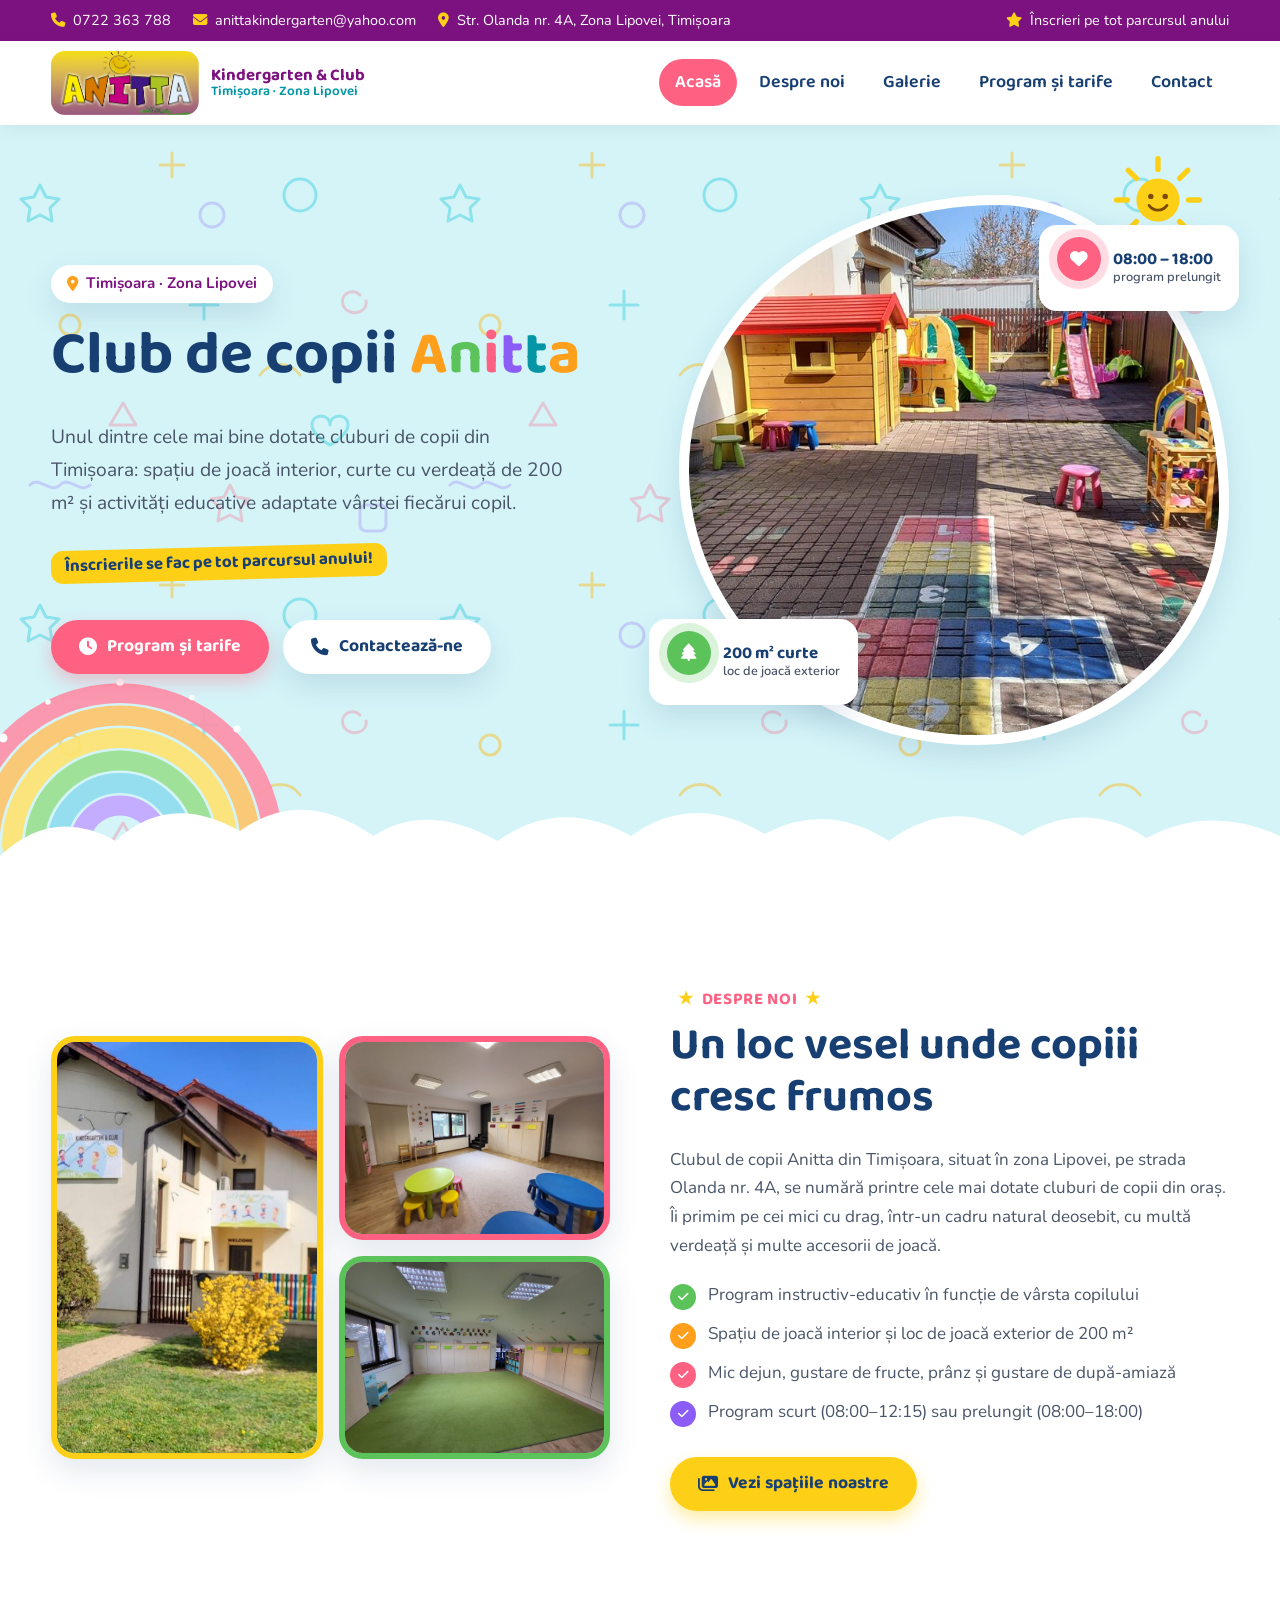
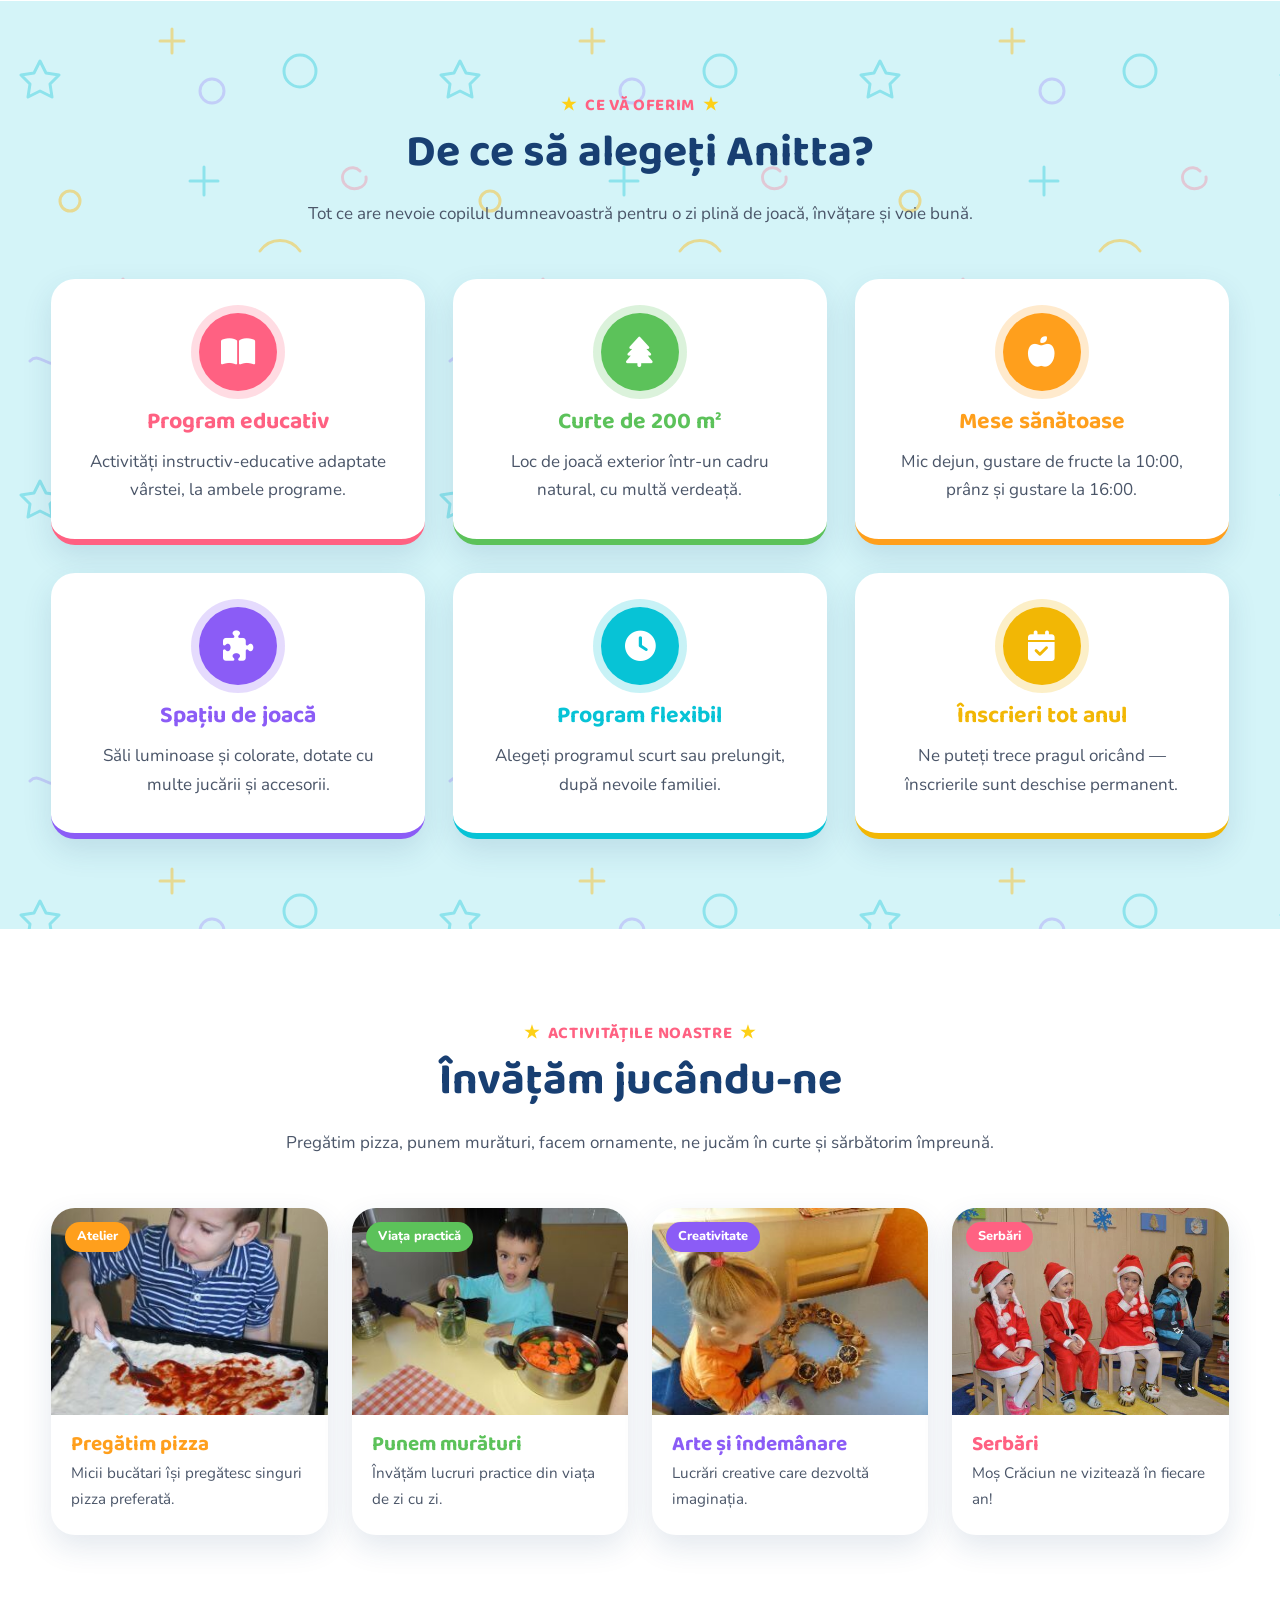
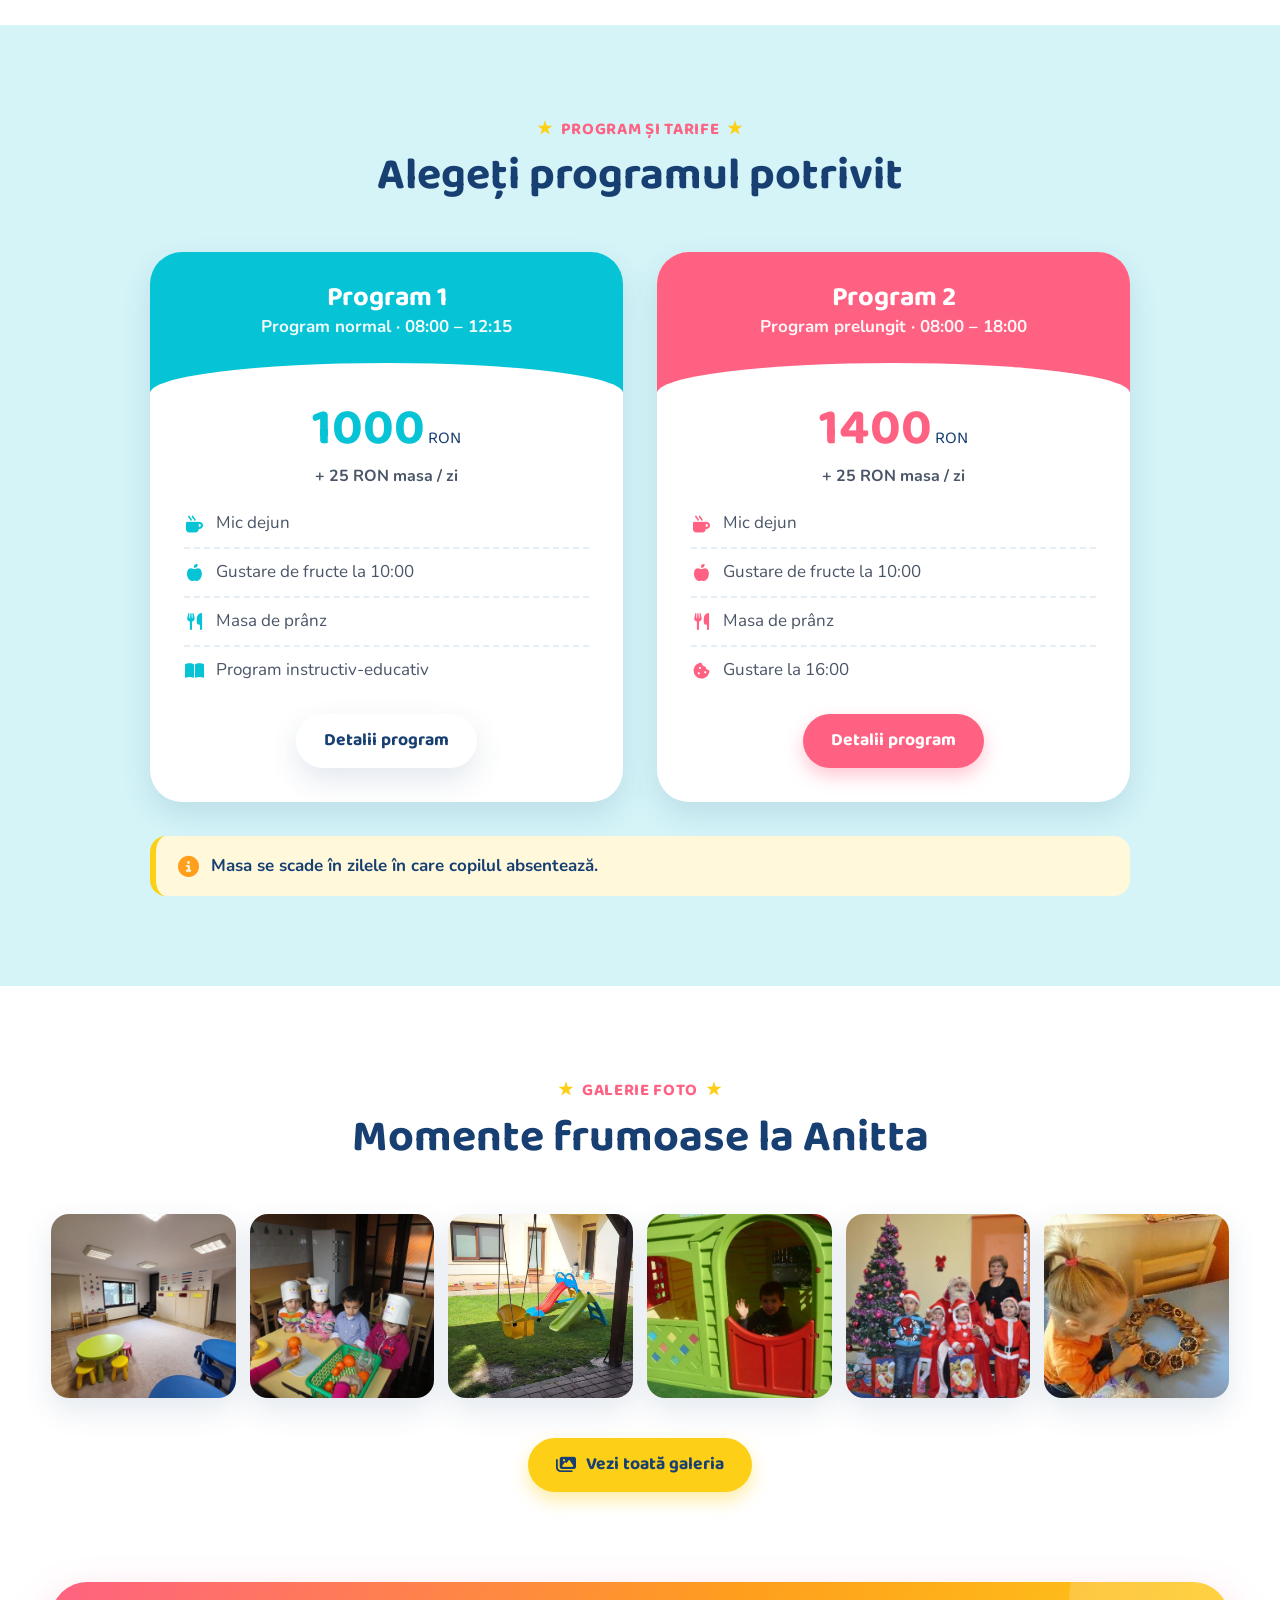
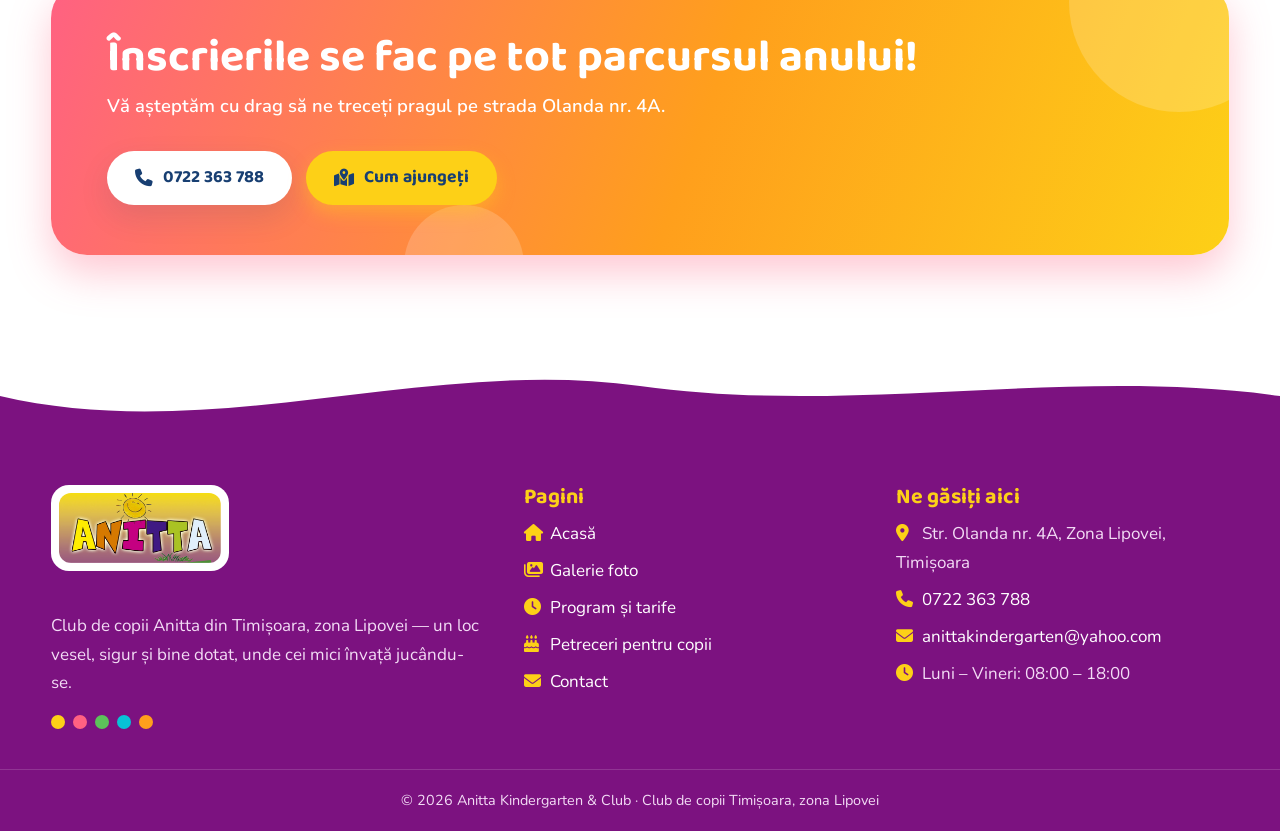
==== index.html @ d9ce0f3c "Colorful redesign of anitta.ro website Co-Authored-By: Devin AI <158243242+devin-ai-integration[bot]" ====
<!DOCTYPE html>
<html lang="ro">
<head>
<meta charset="utf-8">
<meta name="viewport" content="width=device-width, initial-scale=1">
<title>Club de copii Anitta Timișoara – zona Lipovei</title>
<meta name="description" content="Club de copii Anitta din Timișoara, localizat în zona Lipovei, se numără printre cele mai dotate cluburi de copii din Timișoara. Înscrieri pe tot parcursul anului.">
<meta name="keywords" content="club copii, grădiniță, timișoara, lipovei, calea lipovei, anitta">
<meta property="og:title" content="Club de copii Anitta Timișoara – zona Lipovei">
<meta property="og:description" content="Club de copii Anitta din Timișoara, localizat în zona Lipovei, se numără printre cele mai dotate cluburi de copii din Timișoara. Înscrieri pe tot parcursul anului.">
<meta property="og:image" content="assets/img/galerie/despre-noi/a28.jpg">
<link rel="icon" href="assets/img/favicon.svg" type="image/svg+xml">
<link rel="preconnect" href="https://fonts.googleapis.com">
<link rel="preconnect" href="https://fonts.gstatic.com" crossorigin>
<link href="https://fonts.googleapis.com/css2?family=Baloo+2:wght@500;600;700;800&family=Nunito:wght@400;600;700;800&display=swap" rel="stylesheet">
<link rel="stylesheet" href="https://cdnjs.cloudflare.com/ajax/libs/font-awesome/6.5.2/css/all.min.css">
<link rel="stylesheet" href="assets/css/style.css">
</head>
<body>
<div class="topbar">
  <div class="container">
    <div class="topbar-info">
      <a href="tel:+40722363788"><i class="fa-solid fa-phone"></i> 0722 363 788</a>
      <a href="mailto:anittakindergarten@yahoo.com"><i class="fa-solid fa-envelope"></i> anittakindergarten@yahoo.com</a>
      <span class="topbar-address"><i class="fa-solid fa-location-dot"></i> Str. Olanda nr. 4A, Zona Lipovei, Timișoara</span>
    </div>
    <div class="topbar-social"><span><i class="fa-solid fa-star"></i> Înscrieri pe tot parcursul anului</span></div>
  </div>
</div>
<header class="site-header">
  <div class="container">
    <a class="logo" href="index.html" aria-label="Anitta - Acasă">
      <img src="assets/img/logo.png" alt="Anitta Kindergarten &amp; Club" width="305" height="132">
      <span class="logo-text">Kindergarten &amp; Club<small>Timișoara · Zona Lipovei</small></span>
    </a>
    <button class="nav-toggle" aria-label="Meniu" aria-expanded="false"><i class="fa-solid fa-bars"></i></button>
    <nav class="nav" aria-label="Navigare principală"><ul><li><a href="index.html" class="active">Acasă</a></li><li><a href="index.html#despre">Despre noi</a></li><li><a href="galerie.html">Galerie</a></li><li><a href="program.html">Program și tarife</a></li><li><a href="contact.html">Contact</a></li></ul></nav>
  </div>
</header>
<main>
<section class="hero">
  <img class="hero-rainbow" src="assets/img/rainbow.svg" alt="" aria-hidden="true">
  <img class="hero-sun" src="assets/img/sun.svg" alt="" aria-hidden="true">
  <div class="container">
    <div>
      <div class="hero-badge"><i class="fa-solid fa-location-dot"></i> Timișoara · Zona Lipovei</div>
      <h1>Club de copii <span class="c1">A</span><span class="c2">n</span><span>i</span><span class="c3">t</span><span class="c4">t</span><span class="c1">a</span></h1>
      <p class="lead">Unul dintre cele mai bine dotate cluburi de copii din Timișoara: spațiu de joacă interior, curte cu verdeață de 200 m² și activități educative adaptate vârstei fiecărui copil.</p>
      <p><span class="hero-highlight">Înscrierile se fac pe tot parcursul anului!</span></p>
      <div class="btn-row mt-40">
        <a class="btn" href="program.html"><i class="fa-solid fa-clock"></i> Program și tarife</a>
        <a class="btn btn--outline" href="contact.html"><i class="fa-solid fa-phone"></i> Contactează-ne</a>
      </div>
    </div>
    <div class="hero-media">
      <div class="blob"><img src="assets/img/galerie/despre-noi/a28.jpg" alt="Locul de joacă exterior al clubului de copii Anitta"></div>
      <div class="float-card float-card--a"><span class="icon c-green"><i class="fa-solid fa-tree"></i></span><div>200 m² curte<small>loc de joacă exterior</small></div></div>
      <div class="float-card float-card--b"><span class="icon c-pink"><i class="fa-solid fa-heart"></i></span><div>08:00 – 18:00<small>program prelungit</small></div></div>
    </div>
  </div>
  <div class="cloud-divider" aria-hidden="true"><svg viewBox="0 0 1440 110" preserveAspectRatio="none"><path fill="#fff" d="M0 70 Q60 20 130 55 Q190 5 270 45 Q340 0 420 50 Q480 15 560 55 Q630 10 710 50 Q780 5 860 48 Q930 15 1000 55 Q1070 8 1150 50 Q1220 12 1290 52 Q1360 18 1440 50 V110 H0 Z"/></svg></div>
</section>

<section class="section" id="despre">
  <div class="container about-grid">
    <div class="collage reveal">
      <img class="tall" src="assets/img/galerie/despre-noi/a30.jpg" alt="Clădirea clubului de copii Anitta" loading="lazy">
      <img class="sq" src="assets/img/galerie/despre-noi/a9.jpg" alt="Sala de activități" loading="lazy">
      <img class="sq" src="assets/img/galerie/despre-noi/a13.jpg" alt="Sala de joacă" loading="lazy">
    </div>
    <div class="reveal">
      <span class="eyebrow">Despre noi</span>
      <h2>Un loc vesel unde copiii cresc frumos</h2>
      <p>Clubul de copii Anitta din Timișoara, situat în zona Lipovei, pe strada Olanda nr. 4A, se numără printre cele mai dotate cluburi de copii din oraș. Îi primim pe cei mici cu drag, într-un cadru natural deosebit, cu multă verdeață și multe accesorii de joacă.</p>
      <ul class="check-list">
        <li><i class="fa-solid fa-check"></i> Program instructiv-educativ în funcție de vârsta copilului</li>
        <li><i class="fa-solid fa-check"></i> Spațiu de joacă interior și loc de joacă exterior de 200 m²</li>
        <li><i class="fa-solid fa-check"></i> Mic dejun, gustare de fructe, prânz și gustare de după-amiază</li>
        <li><i class="fa-solid fa-check"></i> Program scurt (08:00–12:15) sau prelungit (08:00–18:00)</li>
      </ul>
      <a class="btn btn--yellow" href="galerie.html#despre-noi"><i class="fa-solid fa-images"></i> Vezi spațiile noastre</a>
    </div>
  </div>
</section>

<section class="section section--pattern">
  <div class="container">
    <div class="section-head reveal">
      <span class="eyebrow">Ce vă oferim</span>
      <h2>De ce să alegeți Anitta?</h2>
      <p>Tot ce are nevoie copilul dumneavoastră pentru o zi plină de joacă, învățare și voie bună.</p>
    </div>
    <div class="cards">
      <div class="card c-pink reveal"><span class="icon"><i class="fa-solid fa-book-open"></i></span><h3>Program educativ</h3><p>Activități instructiv-educative adaptate vârstei, la ambele programe.</p></div>
      <div class="card c-green reveal"><span class="icon"><i class="fa-solid fa-tree"></i></span><h3>Curte de 200 m²</h3><p>Loc de joacă exterior într-un cadru natural, cu multă verdeață.</p></div>
      <div class="card c-orange reveal"><span class="icon"><i class="fa-solid fa-apple-whole"></i></span><h3>Mese sănătoase</h3><p>Mic dejun, gustare de fructe la 10:00, prânz și gustare la 16:00.</p></div>
      <div class="card c-violet reveal"><span class="icon"><i class="fa-solid fa-puzzle-piece"></i></span><h3>Spațiu de joacă</h3><p>Săli luminoase și colorate, dotate cu multe jucării și accesorii.</p></div>
      <div class="card c-aqua reveal"><span class="icon"><i class="fa-solid fa-clock"></i></span><h3>Program flexibil</h3><p>Alegeți programul scurt sau prelungit, după nevoile familiei.</p></div>
      <div class="card c-yellow reveal"><span class="icon"><i class="fa-solid fa-calendar-check"></i></span><h3>Înscrieri tot anul</h3><p>Ne puteți trece pragul oricând — înscrierile sunt deschise permanent.</p></div>
    </div>
  </div>
</section>

<section class="section">
  <div class="container">
    <div class="section-head reveal">
      <span class="eyebrow">Activitățile noastre</span>
      <h2>Învățăm jucându-ne</h2>
      <p>Pregătim pizza, punem murături, facem ornamente, ne jucăm în curte și sărbătorim împreună.</p>
    </div>
    <div class="activity-grid">
      <a class="activity c-orange reveal" href="galerie.html#activitati"><span class="tag">Atelier</span><img src="assets/img/galerie/activitati/img_6518.jpg" alt="Copii pregătind pizza" loading="lazy"><div class="body"><h3>Pregătim pizza</h3><p>Micii bucătari își pregătesc singuri pizza preferată.</p></div></a>
      <a class="activity c-green reveal" href="galerie.html#activitati"><span class="tag">Viața practică</span><img src="assets/img/galerie/activitati/dsc03970.jpg" alt="Copii punând murături" loading="lazy"><div class="body"><h3>Punem murături</h3><p>Învățăm lucruri practice din viața de zi cu zi.</p></div></a>
      <a class="activity c-violet reveal" href="galerie.html#activitati"><span class="tag">Creativitate</span><img src="assets/img/galerie/activitati/dsc04034.jpg" alt="Copil lucrând la o coroniță" loading="lazy"><div class="body"><h3>Arte și îndemânare</h3><p>Lucrări creative care dezvoltă imaginația.</p></div></a>
      <a class="activity c-pink reveal" href="galerie.html#serbari"><span class="tag">Serbări</span><img src="assets/img/galerie/serbari/dsc_0693.jpg" alt="Serbarea de Moș Crăciun" loading="lazy"><div class="body"><h3>Serbări</h3><p>Moș Crăciun ne vizitează în fiecare an!</p></div></a>
    </div>
  </div>
</section>

<section class="section section--aqua">
  <div class="container">
    <div class="section-head reveal">
      <span class="eyebrow">Program și tarife</span>
      <h2>Alegeți programul potrivit</h2>
    </div>
    <div class="pricing">
      <div class="price-card c-aqua reveal">
        <div class="head"><h3>Program 1</h3><div class="hours">Program normal · 08:00 – 12:15</div></div>
        <div class="price"><strong>1000</strong> RON<span>+ 25 RON masa / zi</span></div>
        <ul>
          <li><i class="fa-solid fa-mug-hot"></i> Mic dejun</li>
          <li><i class="fa-solid fa-apple-whole"></i> Gustare de fructe la 10:00</li>
          <li><i class="fa-solid fa-utensils"></i> Masa de prânz</li>
          <li><i class="fa-solid fa-book-open"></i> Program instructiv-educativ</li>
        </ul>
        <div class="foot"><a class="btn btn--outline" href="program.html">Detalii program</a></div>
      </div>
      <div class="price-card c-pink reveal">
        <div class="head"><h3>Program 2</h3><div class="hours">Program prelungit · 08:00 – 18:00</div></div>
        <div class="price"><strong>1400</strong> RON<span>+ 25 RON masa / zi</span></div>
        <ul>
          <li><i class="fa-solid fa-mug-hot"></i> Mic dejun</li>
          <li><i class="fa-solid fa-apple-whole"></i> Gustare de fructe la 10:00</li>
          <li><i class="fa-solid fa-utensils"></i> Masa de prânz</li>
          <li><i class="fa-solid fa-cookie-bite"></i> Gustare la 16:00</li>
        </ul>
        <div class="foot"><a class="btn" href="program.html">Detalii program</a></div>
      </div>
    </div>
    <div class="note reveal"><i class="fa-solid fa-circle-info"></i> Masa se scade în zilele în care copilul absentează.</div>
  </div>
</section>

<section class="section">
  <div class="container">
    <div class="section-head reveal">
      <span class="eyebrow">Galerie foto</span>
      <h2>Momente frumoase la Anitta</h2>
    </div>
    <div class="gallery-strip reveal" data-lightbox-scope>
      <a href="assets/img/galerie/despre-noi/a9.jpg" data-lightbox><img src="assets/img/galerie/despre-noi/a9.jpg" alt="Fotografie de la clubul de copii Anitta" loading="lazy"></a><a href="assets/img/galerie/activitati/dsc01940.jpg" data-lightbox><img src="assets/img/galerie/activitati/dsc01940.jpg" alt="Fotografie de la clubul de copii Anitta" loading="lazy"></a><a href="assets/img/galerie/despre-noi/a27.jpg" data-lightbox><img src="assets/img/galerie/despre-noi/a27.jpg" alt="Fotografie de la clubul de copii Anitta" loading="lazy"></a><a href="assets/img/galerie/activitati/p1060170.jpg" data-lightbox><img src="assets/img/galerie/activitati/p1060170.jpg" alt="Fotografie de la clubul de copii Anitta" loading="lazy"></a><a href="assets/img/galerie/serbari/dsc_0744.jpg" data-lightbox><img src="assets/img/galerie/serbari/dsc_0744.jpg" alt="Fotografie de la clubul de copii Anitta" loading="lazy"></a><a href="assets/img/galerie/activitati/dsc04034.jpg" data-lightbox><img src="assets/img/galerie/activitati/dsc04034.jpg" alt="Fotografie de la clubul de copii Anitta" loading="lazy"></a>
    </div>
    <div class="text-center mt-40"><a class="btn btn--yellow" href="galerie.html"><i class="fa-solid fa-images"></i> Vezi toată galeria</a></div>
  </div>
</section>

<section class="section" style="padding-top:0">
  <div class="container">
    <div class="cta reveal">
      <div>
        <h2>Înscrierile se fac pe tot parcursul anului!</h2>
        <p>Vă așteptăm cu drag să ne treceți pragul pe strada Olanda nr. 4A.</p>
      </div>
      <div class="btn-row">
        <a class="btn btn--outline" href="tel:+40722363788"><i class="fa-solid fa-phone"></i> 0722 363 788</a>
        <a class="btn btn--yellow" href="contact.html"><i class="fa-solid fa-map-location-dot"></i> Cum ajungeți</a>
      </div>
    </div>
  </div>
</section>
</main>
<footer class="site-footer">
  <div class="wave" aria-hidden="true"><svg viewBox="0 0 1440 80" preserveAspectRatio="none"><path d="M0 40 C240 90 480 0 720 30 C960 60 1200 10 1440 40 V80 H0 Z"/></svg></div>
  <div class="container footer-grid">
    <div>
      <a class="footer-logo" href="index.html"><img src="assets/img/logo.png" alt="Anitta Kindergarten &amp; Club"></a>
      <p>Club de copii Anitta din Timișoara, zona Lipovei — un loc vesel, sigur și bine dotat, unde cei mici învață jucându-se.</p>
      <div class="dots"><span style="background:#fdd017"></span><span style="background:#ff6182"></span><span style="background:#5cc25a"></span><span style="background:#07c3d6"></span><span style="background:#ff9f1c"></span></div>
    </div>
    <div>
      <h4>Pagini</h4>
      <ul>
        <li><a href="index.html"><i class="fa-solid fa-house"></i> Acasă</a></li>
        <li><a href="galerie.html"><i class="fa-solid fa-images"></i> Galerie foto</a></li>
        <li><a href="program.html"><i class="fa-solid fa-clock"></i> Program și tarife</a></li>
        <li><a href="petreceri.html"><i class="fa-solid fa-cake-candles"></i> Petreceri pentru copii</a></li>
        <li><a href="contact.html"><i class="fa-solid fa-envelope"></i> Contact</a></li>
      </ul>
    </div>
    <div>
      <h4>Ne găsiți aici</h4>
      <ul>
        <li><span><i class="fa-solid fa-location-dot"></i> Str. Olanda nr. 4A, Zona Lipovei, Timișoara</span></li>
        <li><a href="tel:+40722363788"><i class="fa-solid fa-phone"></i> 0722 363 788</a></li>
        <li><a href="mailto:anittakindergarten@yahoo.com"><i class="fa-solid fa-envelope"></i> anittakindergarten@yahoo.com</a></li>
        <li><span><i class="fa-solid fa-clock"></i> Luni – Vineri: 08:00 – 18:00</span></li>
      </ul>
    </div>
  </div>
  <div class="footer-bottom">© <span id="year">2026</span> Anitta Kindergarten &amp; Club · Club de copii Timișoara, zona Lipovei</div>
</footer>
<div class="lightbox" role="dialog" aria-modal="true" aria-label="Galerie foto">
  <button class="lb-close" aria-label="Închide"><i class="fa-solid fa-xmark"></i></button>
  <button class="lb-prev" aria-label="Anterioara"><i class="fa-solid fa-chevron-left"></i></button>
  <img src="" alt="">
  <button class="lb-next" aria-label="Următoarea"><i class="fa-solid fa-chevron-right"></i></button>
  <div class="lb-count"></div>
</div>
<script src="assets/js/main.js"></script>
</body>
</html>
---- assets/css/style.css ----
:root {
  --aqua: #07c3d6;
  --aqua-dark: #0596a6;
  --aqua-light: #d4f4f8;
  --pink: #ff6182;
  --pink-dark: #e8465f;
  --yellow: #fdd017;
  --orange: #ff9f1c;
  --green: #5cc25a;
  --purple: #7c1280;
  --violet: #8b5cf6;
  --navy: #183f72;
  --text: #4a5568;
  --white: #fff;
  --radius: 24px;
  --shadow: 0 12px 30px rgba(24, 63, 114, 0.12);
  --font-head: "Baloo 2", "Comic Sans MS", cursive;
  --font-body: "Nunito", "Segoe UI", Arial, sans-serif;
}

*, *::before, *::after { box-sizing: border-box; }

html { scroll-behavior: smooth; }

body {
  margin: 0;
  font-family: var(--font-body);
  font-size: 17px;
  line-height: 1.7;
  color: var(--text);
  background: var(--white);
  overflow-x: hidden;
}

img { max-width: 100%; display: block; }

a { color: var(--pink); text-decoration: none; transition: color .2s; }
a:hover { color: var(--pink-dark); }

h1, h2, h3, h4 {
  font-family: var(--font-head);
  color: var(--navy);
  line-height: 1.15;
  margin: 0 0 .5em;
}

h1 { font-size: clamp(2.4rem, 5vw, 3.8rem); }
h2 { font-size: clamp(2rem, 3.6vw, 2.8rem); }
h3 { font-size: 1.45rem; }

.container { width: min(1180px, 92%); margin: 0 auto; }

.section { padding: 90px 0; position: relative; }
.section--aqua { background: var(--aqua-light); }
.section--pattern {
  background-color: var(--aqua-light);
  background-image: url("../img/pattern.svg");
  background-size: 420px;
}

.section-head { text-align: center; max-width: 720px; margin: 0 auto 50px; }
.eyebrow {
  display: inline-block;
  font-family: var(--font-head);
  font-weight: 700;
  font-size: 1.05rem;
  color: var(--pink);
  letter-spacing: .04em;
  text-transform: uppercase;
  margin-bottom: 6px;
}
.eyebrow::before, .eyebrow::after { content: "★"; color: var(--yellow); margin: 0 8px; }

/* ---------- Top bar & header ---------- */
.topbar {
  background: var(--purple);
  color: #fff;
  font-size: .9rem;
}
.topbar .container { display: flex; justify-content: space-between; align-items: center; gap: 16px; padding: 8px 0; flex-wrap: wrap; }
.topbar a { color: #fff; }
.topbar a:hover { color: var(--yellow); }
.topbar span, .topbar a { display: inline-flex; align-items: center; gap: 8px; }
.topbar .topbar-info { display: flex; gap: 22px; flex-wrap: wrap; }
.topbar i { color: var(--yellow); }

.site-header {
  position: sticky;
  top: 0;
  z-index: 50;
  background: rgba(255, 255, 255, .96);
  backdrop-filter: blur(6px);
  box-shadow: 0 4px 18px rgba(0, 0, 0, .06);
}
.site-header .container { display: flex; align-items: center; justify-content: space-between; padding: 10px 0; }
.logo { display: flex; align-items: center; gap: 12px; }
.logo img { height: 64px; width: auto; border-radius: 14px; }
.logo-text { font-family: var(--font-head); line-height: 1.05; color: var(--purple); font-weight: 700; font-size: 1.05rem; }
.logo-text small { display: block; color: var(--aqua-dark); font-size: .85rem; font-weight: 600; }

.nav ul { list-style: none; display: flex; gap: 6px; margin: 0; padding: 0; align-items: center; }
.nav a {
  font-family: var(--font-head);
  font-weight: 600;
  font-size: 1.12rem;
  color: var(--navy);
  padding: 8px 16px;
  border-radius: 999px;
  display: block;
}
.nav a:hover { color: var(--pink); background: #fff0f3; }
.nav a.active { color: #fff; background: var(--pink); }
.nav li:nth-child(2) a.active { background: var(--orange); }
.nav li:nth-child(3) a.active { background: var(--green); }
.nav li:nth-child(4) a.active { background: var(--violet); }
.nav li:nth-child(5) a.active { background: var(--aqua); }

.nav-toggle {
  display: none;
  background: var(--pink);
  color: #fff;
  border: 0;
  width: 46px; height: 46px;
  border-radius: 14px;
  font-size: 1.3rem;
  cursor: pointer;
}

/* ---------- Buttons ---------- */
.btn {
  display: inline-flex;
  align-items: center;
  gap: 10px;
  font-family: var(--font-head);
  font-weight: 700;
  font-size: 1.1rem;
  padding: 12px 28px;
  border-radius: 999px;
  border: 0;
  cursor: pointer;
  transition: transform .2s, box-shadow .2s, background .2s;
  color: #fff;
  background: var(--pink);
  box-shadow: 0 8px 18px rgba(255, 97, 130, .35);
}
.btn:hover { color: #fff; transform: translateY(-3px); background: var(--pink-dark); }
.btn--yellow { background: var(--yellow); color: var(--navy); box-shadow: 0 8px 18px rgba(253, 208, 23, .4); }
.btn--yellow:hover { background: #f5c400; color: var(--navy); }
.btn--outline { background: #fff; color: var(--navy); box-shadow: var(--shadow); }
.btn--outline:hover { background: var(--navy); color: #fff; }
.btn-row { display: flex; gap: 14px; flex-wrap: wrap; }

/* ---------- Hero ---------- */
.hero {
  position: relative;
  background-color: var(--aqua-light);
  background-image: url("../img/pattern.svg");
  background-size: 420px;
  padding: 70px 0 150px;
  overflow: hidden;
}
.hero .container { display: grid; grid-template-columns: 1.05fr 1fr; gap: 50px; align-items: center; position: relative; z-index: 2; }
.hero h1 span { color: var(--pink); }
.hero h1 .c1 { color: var(--orange); }
.hero h1 .c2 { color: var(--green); }
.hero h1 .c3 { color: var(--violet); }
.hero h1 .c4 { color: var(--aqua-dark); }
.hero-badge {
  display: inline-flex; align-items: center; gap: 8px;
  background: #fff; color: var(--purple);
  font-weight: 700; padding: 6px 16px; border-radius: 999px;
  box-shadow: var(--shadow); margin-bottom: 18px; font-size: .95rem;
}
.hero-badge i { color: var(--orange); }
.hero p.lead { font-size: 1.2rem; max-width: 520px; margin-bottom: 28px; }
.hero-highlight {
  display: inline-block;
  background: var(--yellow);
  color: var(--navy);
  font-family: var(--font-head);
  font-weight: 700;
  padding: 2px 14px;
  border-radius: 12px;
  transform: rotate(-1.5deg);
}
.hero-media { position: relative; }
.hero-media .blob {
  border-radius: 58% 42% 46% 54% / 50% 56% 44% 50%;
  overflow: hidden;
  border: 10px solid #fff;
  box-shadow: var(--shadow);
  aspect-ratio: 1 / 1;
}
.hero-media .blob img { width: 100%; height: 100%; object-fit: cover; }
.float-card {
  position: absolute;
  background: #fff;
  border-radius: 18px;
  padding: 12px 18px;
  box-shadow: var(--shadow);
  display: flex; align-items: center; gap: 12px;
  font-family: var(--font-head); font-weight: 700; color: var(--navy);
  line-height: 1.2;
  animation: bob 4s ease-in-out infinite;
}
.float-card small { display: block; font-family: var(--font-body); font-weight: 600; color: var(--text); font-size: .8rem; }
.float-card .icon { width: 44px; height: 44px; font-size: 1.1rem; }
.float-card--a { left: -30px; bottom: 40px; }
.float-card--b { right: -10px; top: 30px; animation-delay: -2s; }

.hero-rainbow { position: absolute; left: -60px; bottom: 40px; width: 360px; opacity: .9; z-index: 1; }
.hero-sun { position: absolute; right: 6%; top: 30px; width: 90px; z-index: 1; animation: spin 30s linear infinite; }

.cloud-divider { position: absolute; left: 0; right: 0; bottom: -1px; z-index: 3; line-height: 0; }
.cloud-divider svg { width: 100%; height: 110px; display: block; }

.wave { line-height: 0; }
.wave svg { width: 100%; height: 80px; display: block; }

@keyframes bob { 0%, 100% { transform: translateY(0); } 50% { transform: translateY(-10px); } }
@keyframes spin { to { transform: rotate(360deg); } }

/* ---------- Page banner ---------- */
.page-banner {
  position: relative;
  background: linear-gradient(120deg, var(--aqua) 0%, #39d0c9 50%, var(--green) 100%);
  color: #fff;
  text-align: center;
  padding: 70px 0 120px;
  overflow: hidden;
}
.page-banner.banner--pink { background: linear-gradient(120deg, var(--pink) 0%, var(--orange) 100%); }
.page-banner.banner--violet { background: linear-gradient(120deg, var(--violet) 0%, var(--pink) 100%); }
.page-banner.banner--sun { background: linear-gradient(120deg, var(--orange) 0%, var(--yellow) 100%); }
.page-banner h1 { color: #fff; margin-bottom: 6px; text-shadow: 0 3px 0 rgba(0, 0, 0, .08); }
.page-banner p { font-size: 1.15rem; margin: 0; opacity: .95; }
.page-banner .crumbs { font-weight: 700; margin-bottom: 8px; }
.page-banner .crumbs a { color: #fff; opacity: .85; }
.page-banner .bubble { position: absolute; border-radius: 50%; background: rgba(255, 255, 255, .15); }
.page-banner .bubble:nth-of-type(1) { width: 180px; height: 180px; left: -40px; top: -40px; }
.page-banner .bubble:nth-of-type(2) { width: 110px; height: 110px; right: 8%; top: 20px; }
.page-banner .bubble:nth-of-type(3) { width: 60px; height: 60px; right: 30%; bottom: 70px; }

/* ---------- About ---------- */
.about-grid { display: grid; grid-template-columns: 1fr 1fr; gap: 60px; align-items: center; }
.collage { position: relative; display: grid; grid-template-columns: 1fr 1fr; gap: 16px; }
.collage img { border-radius: var(--radius); box-shadow: var(--shadow); object-fit: cover; width: 100%; height: 100%; }
.collage .tall { grid-row: span 2; aspect-ratio: 3 / 4; border: 6px solid var(--yellow); }
.collage .sq { aspect-ratio: 4 / 3; }
.collage .sq:nth-child(2) { border: 6px solid var(--pink); }
.collage .sq:nth-child(3) { border: 6px solid var(--green); }
.check-list { list-style: none; padding: 0; margin: 20px 0 30px; display: grid; gap: 10px; }
.check-list li { display: flex; gap: 12px; align-items: flex-start; }
.check-list i { color: #fff; background: var(--green); border-radius: 50%; width: 26px; height: 26px; display: inline-grid; place-items: center; font-size: .75rem; flex-shrink: 0; margin-top: 3px; }
.check-list li:nth-child(2) i { background: var(--orange); }
.check-list li:nth-child(3) i { background: var(--pink); }
.check-list li:nth-child(4) i { background: var(--violet); }

/* ---------- Feature cards ---------- */
.cards { display: grid; grid-template-columns: repeat(3, 1fr); gap: 28px; }
.card {
  background: #fff;
  border-radius: var(--radius);
  padding: 34px 28px;
  box-shadow: var(--shadow);
  text-align: center;
  border-bottom: 6px solid var(--c, var(--aqua));
  transition: transform .25s;
}
.card:hover { transform: translateY(-8px); }
.card h3 { color: var(--c, var(--navy)); }
.card p { margin: 0; }
.icon {
  width: 78px; height: 78px;
  border-radius: 50%;
  display: inline-grid; place-items: center;
  font-size: 1.9rem;
  color: #fff;
  background: var(--c, var(--aqua));
  margin-bottom: 18px;
  box-shadow: 0 0 0 8px color-mix(in srgb, var(--c, var(--aqua)) 22%, transparent);
}
.c-pink { --c: var(--pink); }
.c-orange { --c: var(--orange); }
.c-green { --c: var(--green); }
.c-violet { --c: var(--violet); }
.c-aqua { --c: var(--aqua); }
.c-yellow { --c: #f2b705; }
.c-purple { --c: var(--purple); }

/* ---------- Activities ---------- */
.activity-grid { display: grid; grid-template-columns: repeat(4, 1fr); gap: 24px; }
.activity {
  position: relative;
  border-radius: var(--radius);
  overflow: hidden;
  box-shadow: var(--shadow);
  background: #fff;
  color: var(--text);
  transition: transform .25s;
}
.activity:hover { transform: translateY(-8px) rotate(-1deg); color: var(--text); }
.activity img { aspect-ratio: 4 / 3; object-fit: cover; width: 100%; }
.activity .body { padding: 18px 20px 22px; }
.activity h3 { margin-bottom: 4px; font-size: 1.3rem; color: var(--c); }
.activity p { margin: 0; font-size: .95rem; }
.activity .tag {
  position: absolute; top: 14px; left: 14px;
  background: var(--c); color: #fff;
  font-weight: 800; font-size: .8rem;
  padding: 4px 12px; border-radius: 999px;
}

/* ---------- Pricing / program ---------- */
.pricing { display: grid; grid-template-columns: repeat(2, 1fr); gap: 34px; max-width: 980px; margin: 0 auto; }
.price-card {
  background: #fff;
  border-radius: 32px;
  box-shadow: var(--shadow);
  overflow: hidden;
  position: relative;
}
.price-card .head {
  background: var(--c);
  color: #fff;
  padding: 30px 30px 50px;
  text-align: center;
  position: relative;
}
.price-card .head h3 { color: #fff; font-size: 1.7rem; margin: 0; }
.price-card .head .hours { font-weight: 700; opacity: .95; }
.price-card .head::after {
  content: "";
  position: absolute; left: 0; right: 0; bottom: -1px; height: 30px;
  background: #fff;
  border-radius: 50% 50% 0 0 / 100% 100% 0 0;
}
.price {
  text-align: center;
  font-family: var(--font-head);
  color: var(--navy);
  margin-top: -6px;
}
.price strong { font-size: 3.2rem; color: var(--c); }
.price span { display: block; font-size: 1rem; font-family: var(--font-body); color: var(--text); font-weight: 700; margin-top: -10px; }
.price-card ul { list-style: none; padding: 10px 34px 0; margin: 0; }
.price-card li { padding: 9px 0; border-bottom: 2px dashed #e6eef5; display: flex; gap: 12px; align-items: center; }
.price-card li:last-child { border-bottom: 0; }
.price-card li i { color: var(--c); width: 20px; text-align: center; }
.price-card .foot { padding: 20px 34px 34px; text-align: center; }
.ribbon {
  position: absolute; top: 18px; right: -40px;
  background: var(--yellow); color: var(--navy);
  font-weight: 800; font-size: .8rem;
  padding: 4px 46px; transform: rotate(40deg);
  z-index: 2;
}
.note {
  max-width: 980px;
  margin: 34px auto 0;
  background: #fff8db;
  border-left: 6px solid var(--yellow);
  border-radius: 16px;
  padding: 16px 22px;
  font-weight: 700;
  color: var(--navy);
  display: flex; gap: 12px; align-items: center;
}
.note i { color: var(--orange); font-size: 1.3rem; }

.timeline { list-style: none; margin: 0; padding: 10px 34px 0; position: relative; }
.timeline li { display: grid; grid-template-columns: 74px 1fr; gap: 14px; padding: 8px 0; border: 0; align-items: center; }
.timeline .time {
  font-family: var(--font-head); font-weight: 700;
  background: color-mix(in srgb, var(--c) 15%, #fff);
  color: var(--c);
  border-radius: 12px; text-align: center; padding: 2px 0;
}

/* ---------- Gallery ---------- */
.gallery-strip { display: grid; grid-template-columns: repeat(6, 1fr); gap: 14px; }
.gallery-strip a { border-radius: 18px; overflow: hidden; aspect-ratio: 1 / 1; box-shadow: var(--shadow); }
.gallery-strip img { width: 100%; height: 100%; object-fit: cover; transition: transform .4s; }
.gallery-strip a:hover img { transform: scale(1.1); }

.tabs { display: flex; justify-content: center; gap: 12px; flex-wrap: wrap; margin-bottom: 40px; }
.tab {
  font-family: var(--font-head); font-weight: 700; font-size: 1.15rem;
  border: 3px solid var(--c); color: var(--c); background: #fff;
  padding: 8px 24px; border-radius: 999px; cursor: pointer;
  display: inline-flex; gap: 10px; align-items: center;
}
.tab .count { background: var(--c); color: #fff; border-radius: 999px; font-size: .8rem; padding: 0 8px; }
.tab.active, .tab:hover { background: var(--c); color: #fff; }
.tab.active .count, .tab:hover .count { background: #fff; color: var(--c); }

.album { display: none; }
.album.active { display: block; animation: fade .4s; }
.album-group { margin-bottom: 46px; }
.album-group h3 { display: flex; align-items: center; gap: 12px; }
.album-group h3::before { content: ""; width: 14px; height: 14px; border-radius: 50%; background: var(--c); box-shadow: 18px 0 0 var(--yellow), 36px 0 0 var(--pink); margin-right: 40px; }
.photo-grid { display: grid; grid-template-columns: repeat(auto-fill, minmax(210px, 1fr)); gap: 14px; }
.photo-grid a { border-radius: 18px; overflow: hidden; aspect-ratio: 4 / 3; background: var(--aqua-light); box-shadow: 0 6px 16px rgba(24, 63, 114, .1); }
.photo-grid img { width: 100%; height: 100%; object-fit: cover; transition: transform .4s; }
.photo-grid a:hover img { transform: scale(1.08); }

@keyframes fade { from { opacity: 0; transform: translateY(10px); } to { opacity: 1; transform: none; } }

.lightbox {
  position: fixed; inset: 0; z-index: 100;
  background: rgba(15, 30, 60, .92);
  display: none; align-items: center; justify-content: center;
}
.lightbox.open { display: flex; }
.lightbox img { max-width: 90vw; max-height: 82vh; border-radius: 16px; border: 6px solid #fff; }
.lightbox button {
  position: absolute; border: 0; cursor: pointer;
  width: 54px; height: 54px; border-radius: 50%;
  background: var(--pink); color: #fff; font-size: 1.3rem;
}
.lightbox .lb-close { top: 20px; right: 20px; background: #fff; color: var(--navy); }
.lightbox .lb-prev { left: 20px; }
.lightbox .lb-next { right: 20px; }
.lightbox .lb-count { position: absolute; bottom: 20px; color: #fff; font-weight: 700; }

/* ---------- CTA band ---------- */
.cta {
  background: linear-gradient(110deg, var(--pink) 0%, var(--orange) 55%, var(--yellow) 100%);
  border-radius: 36px;
  padding: 50px 56px;
  color: #fff;
  display: flex; align-items: center; justify-content: space-between; gap: 30px; flex-wrap: wrap;
  position: relative; overflow: hidden;
  box-shadow: 0 18px 40px rgba(255, 97, 130, .35);
}
.cta h2 { color: #fff; margin: 0 0 6px; }
.cta p { margin: 0; font-size: 1.15rem; font-weight: 600; }
.cta::before, .cta::after { content: ""; position: absolute; border-radius: 50%; background: rgba(255, 255, 255, .18); }
.cta::before { width: 220px; height: 220px; right: -60px; top: -90px; }
.cta::after { width: 120px; height: 120px; left: 30%; bottom: -70px; }
.cta > * { position: relative; z-index: 1; }

/* ---------- Contact ---------- */
.contact-grid { display: grid; grid-template-columns: 1fr 1.2fr; gap: 40px; align-items: stretch; }
.contact-cards { display: grid; gap: 18px; }
.contact-card {
  display: flex; align-items: center; gap: 18px;
  background: #fff; border-radius: 22px; padding: 20px 24px;
  box-shadow: var(--shadow);
  border-left: 6px solid var(--c);
}
.contact-card .icon { width: 58px; height: 58px; font-size: 1.3rem; margin: 0; flex-shrink: 0; }
.contact-card h4 { margin: 0; font-size: 1.2rem; }
.contact-card p { margin: 0; }
.contact-card a { color: var(--text); font-weight: 700; }
.contact-card a:hover { color: var(--pink); }
.map {
  border-radius: 28px; overflow: hidden;
  box-shadow: var(--shadow);
  border: 8px solid #fff;
  min-height: 380px;
}
.map iframe { width: 100%; height: 100%; min-height: 380px; border: 0; display: block; }
.access-map { display: grid; grid-template-columns: 1fr 1fr; gap: 40px; align-items: center; margin-top: 70px; }
.access-map img { border-radius: 28px; box-shadow: var(--shadow); transform: rotate(-2deg); border: 8px solid #fff; }

/* ---------- Party ---------- */
.days-badge {
  display: inline-flex; align-items: center; gap: 10px;
  background: var(--yellow); color: var(--navy);
  font-family: var(--font-head); font-weight: 700; font-size: 1.2rem;
  padding: 8px 24px; border-radius: 999px;
}
.party-list { display: grid; grid-template-columns: 1fr 1fr; gap: 6px 20px; }

/* ---------- Footer ---------- */
.site-footer { background: var(--purple); color: #f3dcf5; position: relative; margin-top: 90px; }
.site-footer .wave { position: absolute; top: -79px; left: 0; right: 0; }
.site-footer .wave path { fill: var(--purple); }
.footer-grid { display: grid; grid-template-columns: 1.3fr 1fr 1fr; gap: 40px; padding: 50px 0 40px; }
.site-footer h4 { color: var(--yellow); font-size: 1.35rem; }
.site-footer a { color: #fff; }
.site-footer a:hover { color: var(--yellow); }
.site-footer ul { list-style: none; padding: 0; margin: 0; display: grid; gap: 8px; }
.site-footer ul i { color: var(--yellow); width: 22px; }
.footer-logo { display: inline-block; background: #fff; padding: 8px; border-radius: 18px; margin-bottom: 14px; }
.footer-logo img { height: 70px; border-radius: 12px; }
.footer-bottom { border-top: 1px solid rgba(255, 255, 255, .15); padding: 18px 0; font-size: .9rem; text-align: center; }
.dots { display: flex; gap: 8px; margin-top: 16px; }
.dots span { width: 14px; height: 14px; border-radius: 50%; }

/* ---------- Utilities ---------- */
.text-center { text-align: center; }
.mt-40 { margin-top: 40px; }
.reveal { opacity: 0; transform: translateY(30px); transition: opacity .7s, transform .7s; }
.reveal.visible { opacity: 1; transform: none; }

/* ---------- Responsive ---------- */
@media (max-width: 1024px) {
  .activity-grid { grid-template-columns: repeat(2, 1fr); }
  .gallery-strip { grid-template-columns: repeat(3, 1fr); }
  .footer-grid { grid-template-columns: 1fr 1fr; }
}

@media (max-width: 900px) {
  .nav-toggle { display: inline-grid; place-items: center; }
  .nav {
    position: absolute; top: 100%; left: 0; right: 0;
    background: #fff;
    box-shadow: 0 12px 20px rgba(0, 0, 0, .08);
    max-height: 0; overflow: hidden;
    transition: max-height .35s;
  }
  .nav.open { max-height: 420px; }
  .nav ul { flex-direction: column; align-items: stretch; padding: 10px 4%; }
  .nav a { padding: 12px 18px; }
  .hero .container, .about-grid, .contact-grid, .access-map { grid-template-columns: 1fr; }
  .hero { padding-top: 40px; }
  .hero-media { max-width: 460px; margin: 0 auto; }
  .cards { grid-template-columns: 1fr 1fr; }
  .pricing { grid-template-columns: 1fr; }
  .topbar .topbar-address { display: none; }
}

@media (max-width: 600px) {
  body { font-size: 16px; }
  .section { padding: 64px 0; }
  .cards, .activity-grid, .footer-grid, .party-list { grid-template-columns: 1fr; }
  .gallery-strip { grid-template-columns: repeat(2, 1fr); }
  .logo img { height: 52px; }
  .logo-text { display: none; }
  .float-card--a { left: 0; }
  .float-card--b { right: 0; }
  .cta { padding: 36px 28px; }
  .topbar .container { justify-content: center; }
  .topbar .topbar-social { display: none; }
}

@media (prefers-reduced-motion: reduce) {
  *, *::before, *::after { animation: none !important; transition: none !important; }
  .reveal { opacity: 1; transform: none; }
}

@media (max-width: 600px) {
  .topbar .topbar-info { gap: 2px 18px; justify-content: center; }
  .topbar .topbar-info a[href^="mailto"] { display: none; }
}
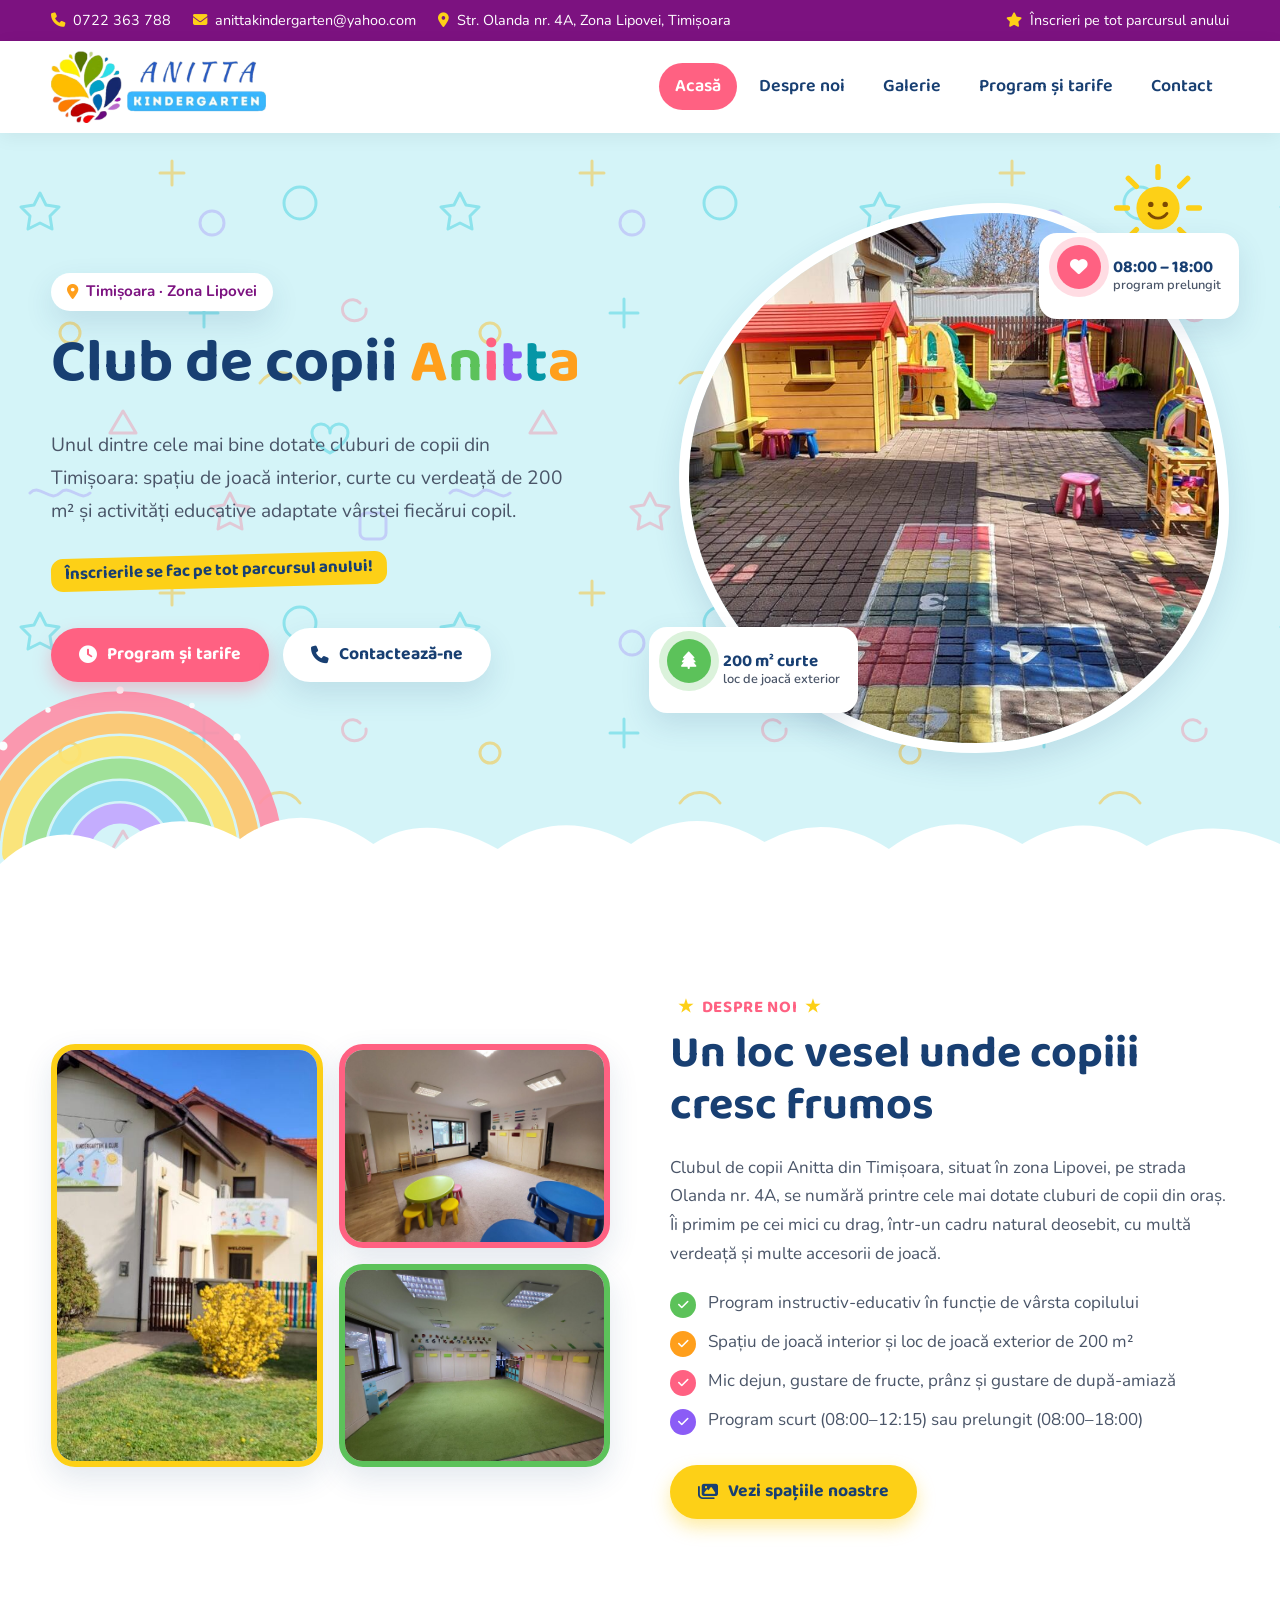
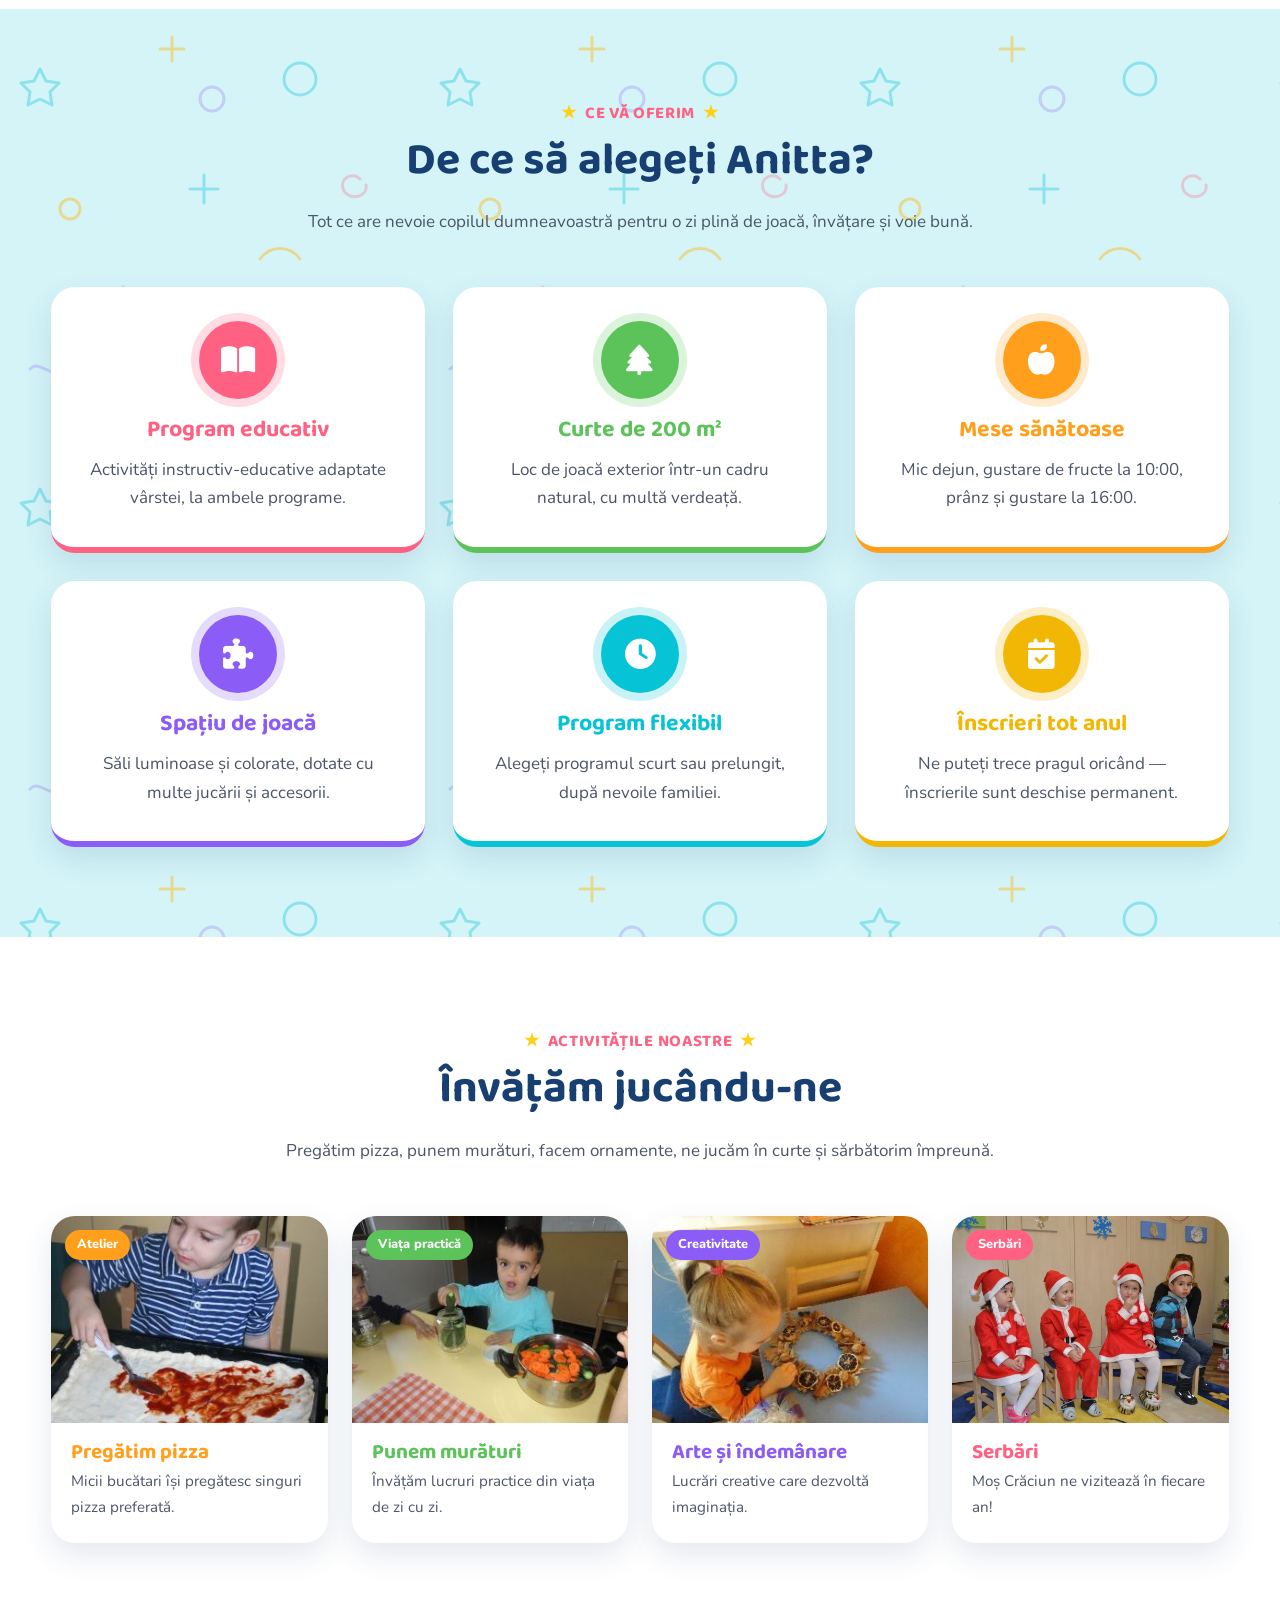
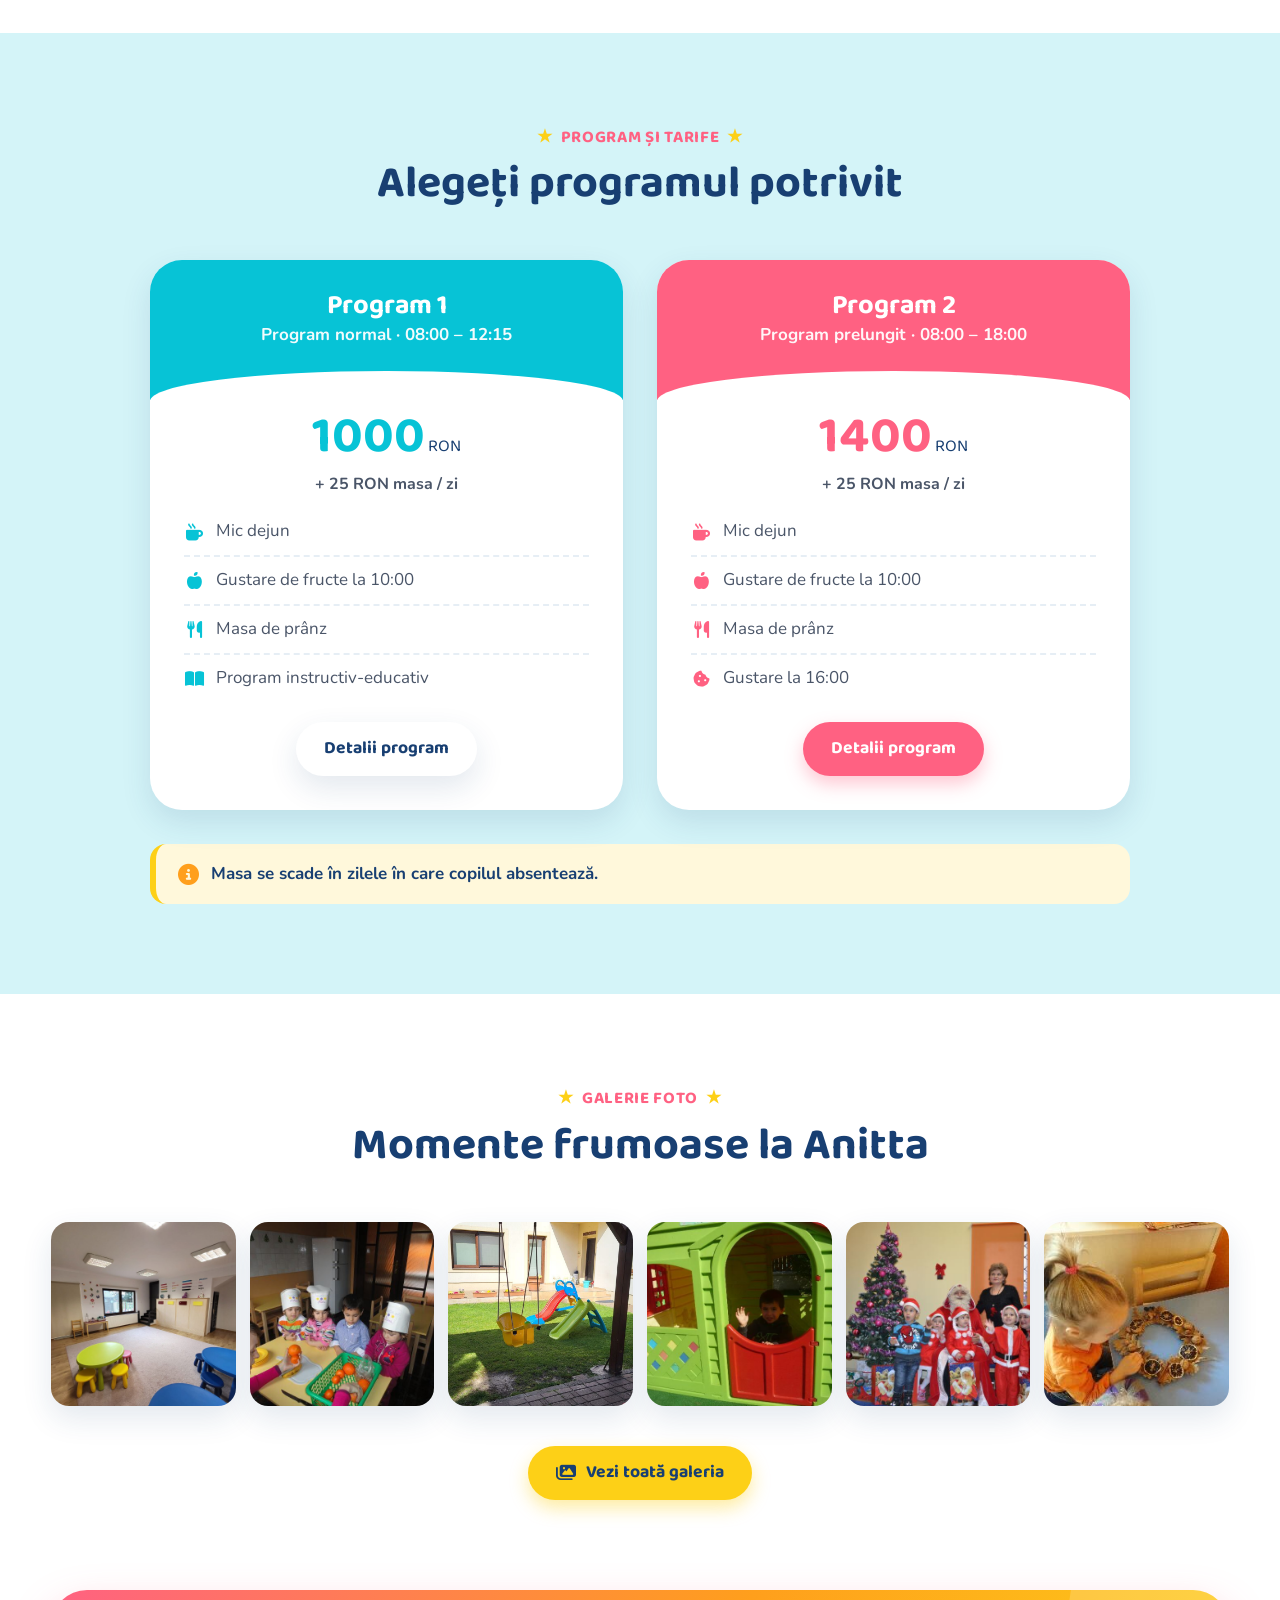
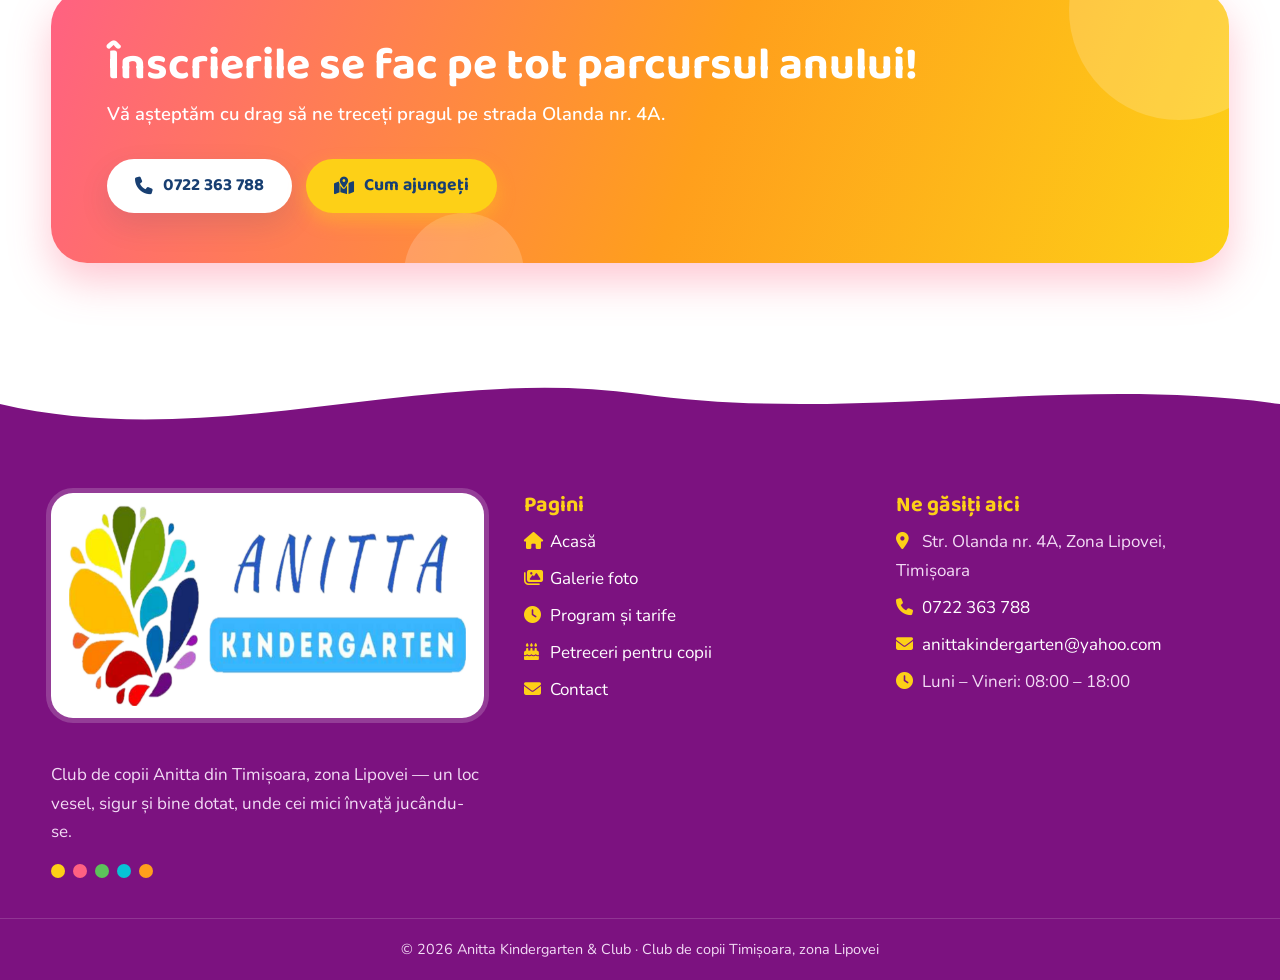
==== commit cb217b82: "Replace old logo with new Anitta Kindergarten logo Co-Authored-By: Devin AI <158243242+devin-ai-inte" ====
--- a/index.html
+++ b/index.html
@@ -9,7 +9,8 @@
 <meta property="og:title" content="Club de copii Anitta Timișoara – zona Lipovei">
 <meta property="og:description" content="Club de copii Anitta din Timișoara, localizat în zona Lipovei, se numără printre cele mai dotate cluburi de copii din Timișoara. Înscrieri pe tot parcursul anului.">
 <meta property="og:image" content="assets/img/galerie/despre-noi/a28.jpg">
-<link rel="icon" href="assets/img/favicon.svg" type="image/svg+xml">
+<link rel="icon" href="assets/img/favicon-32.png" type="image/png" sizes="32x32">
+<link rel="apple-touch-icon" href="assets/img/anitta-kindergarten-icon.png">
 <link rel="preconnect" href="https://fonts.googleapis.com">
 <link rel="preconnect" href="https://fonts.gstatic.com" crossorigin>
 <link href="https://fonts.googleapis.com/css2?family=Baloo+2:wght@500;600;700;800&family=Nunito:wght@400;600;700;800&display=swap" rel="stylesheet">
@@ -30,8 +31,7 @@
 <header class="site-header">
   <div class="container">
     <a class="logo" href="index.html" aria-label="Anitta - Acasă">
-      <img src="assets/img/logo.png" alt="Anitta Kindergarten &amp; Club" width="305" height="132">
-      <span class="logo-text">Kindergarten &amp; Club<small>Timișoara · Zona Lipovei</small></span>
+      <img src="assets/img/anitta-kindergarten-logo.png" alt="Anitta Kindergarten" width="600" height="201">
     </a>
     <button class="nav-toggle" aria-label="Meniu" aria-expanded="false"><i class="fa-solid fa-bars"></i></button>
     <nav class="nav" aria-label="Navigare principală"><ul><li><a href="index.html" class="active">Acasă</a></li><li><a href="index.html#despre">Despre noi</a></li><li><a href="galerie.html">Galerie</a></li><li><a href="program.html">Program și tarife</a></li><li><a href="contact.html">Contact</a></li></ul></nav>
@@ -183,7 +183,7 @@
   <div class="wave" aria-hidden="true"><svg viewBox="0 0 1440 80" preserveAspectRatio="none"><path d="M0 40 C240 90 480 0 720 30 C960 60 1200 10 1440 40 V80 H0 Z"/></svg></div>
   <div class="container footer-grid">
     <div>
-      <a class="footer-logo" href="index.html"><img src="assets/img/logo.png" alt="Anitta Kindergarten &amp; Club"></a>
+      <a class="footer-logo" href="index.html"><img src="assets/img/anitta-kindergarten-logo.png" alt="Anitta Kindergarten" width="600" height="201"></a>
       <p>Club de copii Anitta din Timișoara, zona Lipovei — un loc vesel, sigur și bine dotat, unde cei mici învață jucându-se.</p>
       <div class="dots"><span style="background:#fdd017"></span><span style="background:#ff6182"></span><span style="background:#5cc25a"></span><span style="background:#07c3d6"></span><span style="background:#ff9f1c"></span></div>
     </div>
--- a/assets/css/style.css
+++ b/assets/css/style.css
@@ -94,9 +94,8 @@
 }
 .site-header .container { display: flex; align-items: center; justify-content: space-between; padding: 10px 0; }
 .logo { display: flex; align-items: center; gap: 12px; }
-.logo img { height: 64px; width: auto; border-radius: 14px; }
-.logo-text { font-family: var(--font-head); line-height: 1.05; color: var(--purple); font-weight: 700; font-size: 1.05rem; }
-.logo-text small { display: block; color: var(--aqua-dark); font-size: .85rem; font-weight: 600; }
+.logo img { height: 72px; width: auto; transition: transform .3s; }
+.logo:hover img { transform: scale(1.04) rotate(-1deg); }
 
 .nav ul { list-style: none; display: flex; gap: 6px; margin: 0; padding: 0; align-items: center; }
 .nav a {
@@ -483,8 +482,8 @@
 .site-footer a:hover { color: var(--yellow); }
 .site-footer ul { list-style: none; padding: 0; margin: 0; display: grid; gap: 8px; }
 .site-footer ul i { color: var(--yellow); width: 22px; }
-.footer-logo { display: inline-block; background: #fff; padding: 8px; border-radius: 18px; margin-bottom: 14px; }
-.footer-logo img { height: 70px; border-radius: 12px; }
+.footer-logo { display: inline-block; background: #fff; padding: 12px 18px; border-radius: 22px; margin-bottom: 16px; box-shadow: 0 0 0 5px rgba(255, 255, 255, .18); }
+.footer.logo img { height: 72px; width: auto; }
 .footer-bottom { border-top: 1px solid rgba(255, 255, 255, .15); padding: 18px 0; font-size: .9rem; text-align: center; }
 .dots { display: flex; gap: 8px; margin-top: 16px; }
 .dots span { width: 14px; height: 14px; border-radius: 50%; }
@@ -527,8 +526,7 @@
   .section { padding: 64px 0; }
   .cards, .activity-grid, .footer-grid, .party-list { grid-template-columns: 1fr; }
   .gallery-strip { grid-template-columns: repeat(2, 1fr); }
-  .logo img { height: 52px; }
-  .logo-text { display: none; }
+  .logo img { height: 56px; }
   .float-card--a { left: 0; }
   .float-card--b { right: 0; }
   .cta { padding: 36px 28px; }
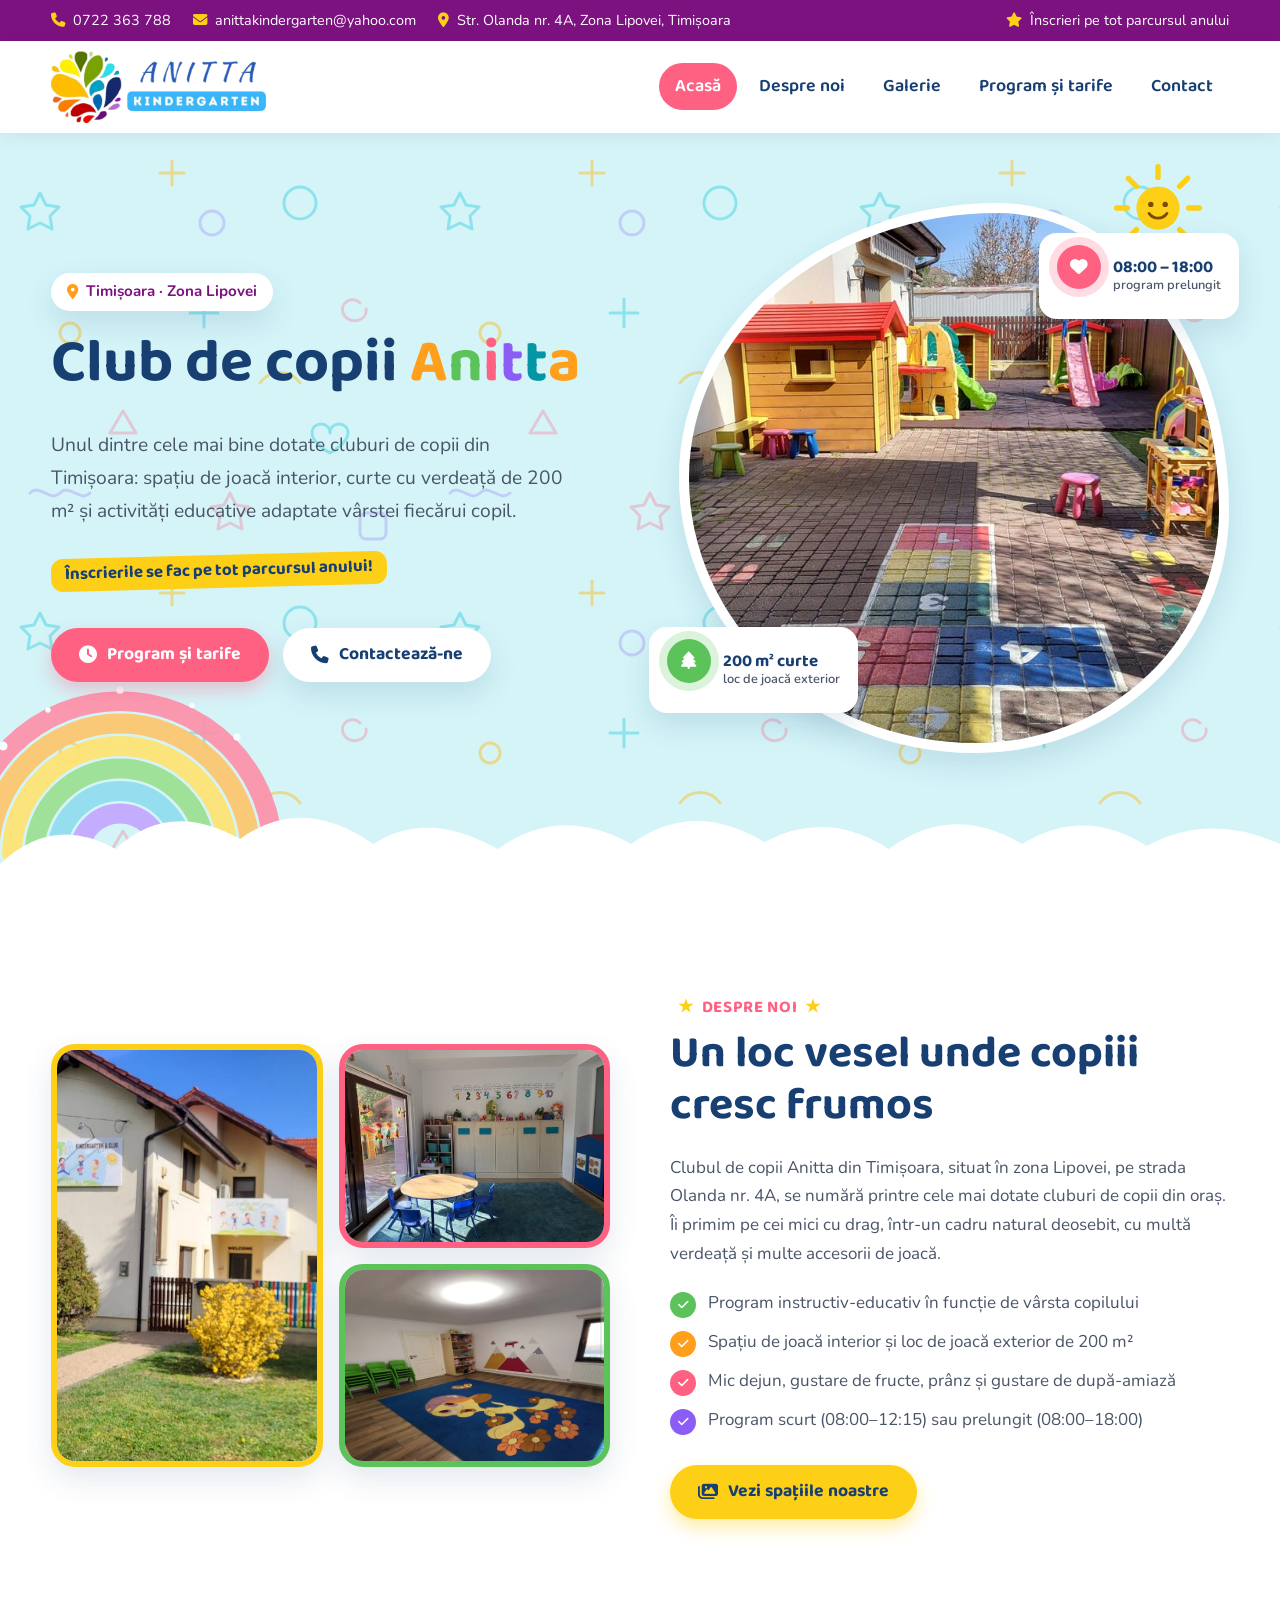
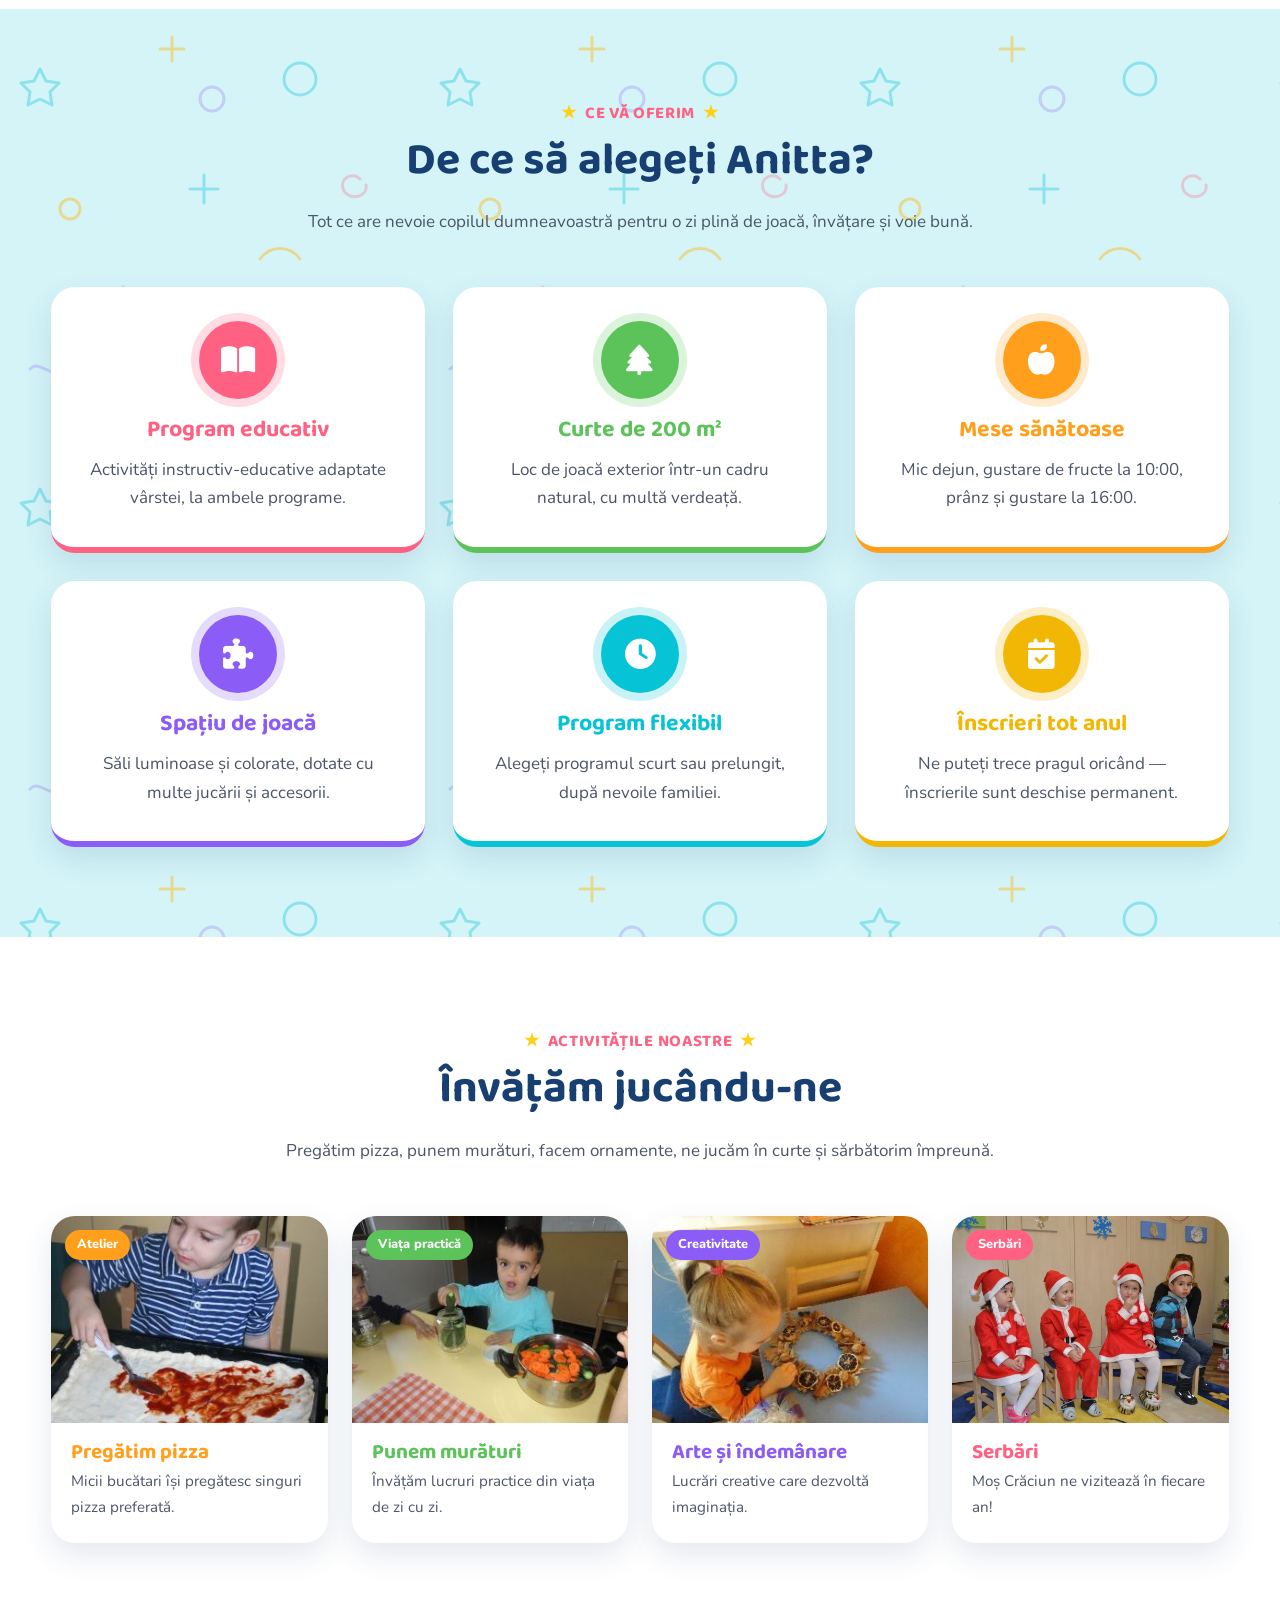
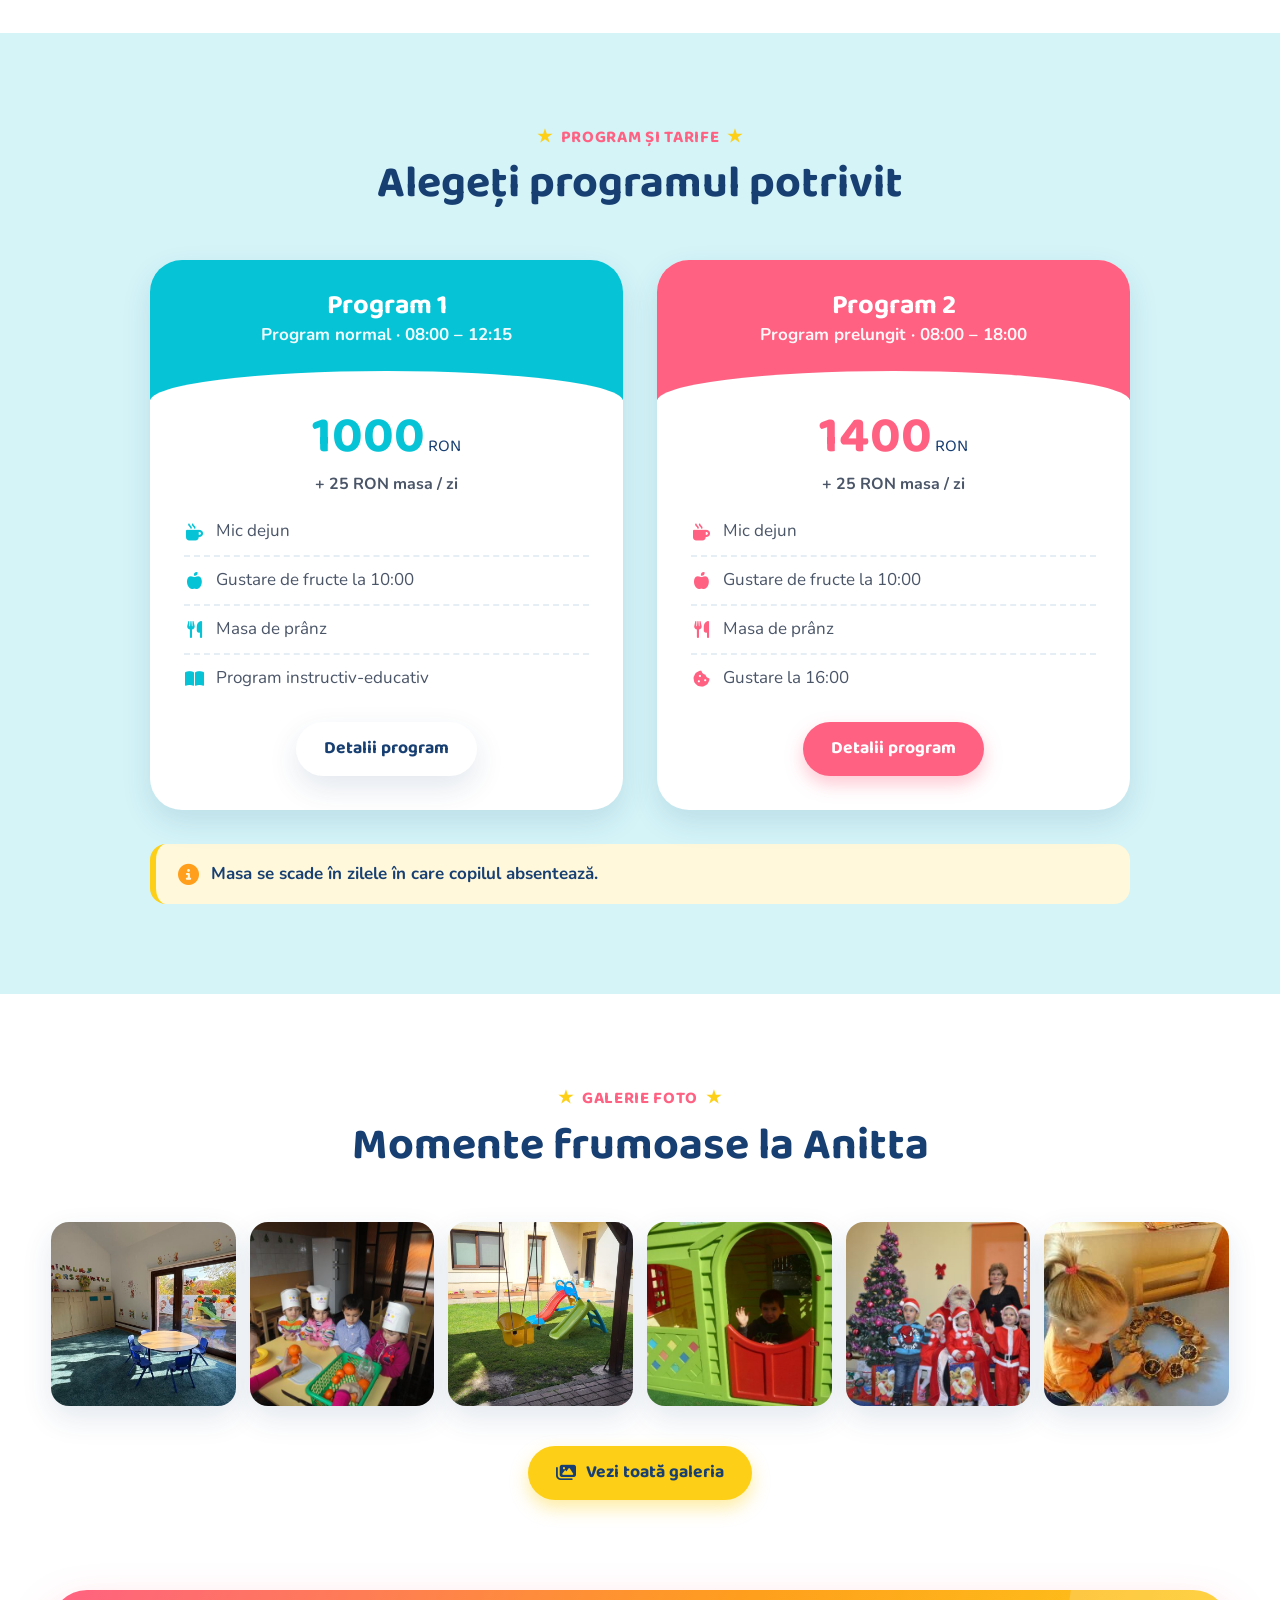
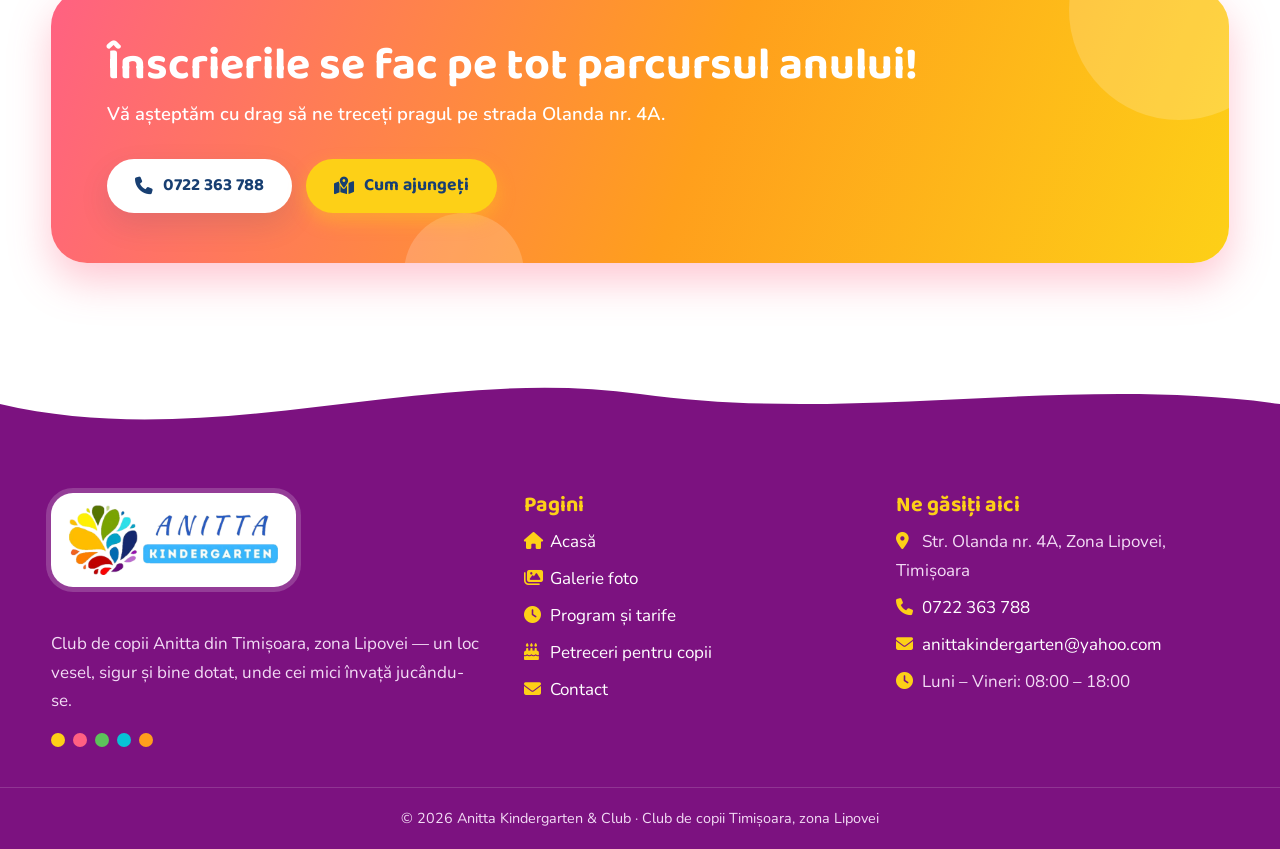
==== commit 676f7d10: "Replace old despre-noi photos with new ones, renumber a1-a16 Co-Authored-By: Devin AI <158243242+dev" ====
--- a/index.html
+++ b/index.html
@@ -8,7 +8,7 @@
 <meta name="keywords" content="club copii, grădiniță, timișoara, lipovei, calea lipovei, anitta">
 <meta property="og:title" content="Club de copii Anitta Timișoara – zona Lipovei">
 <meta property="og:description" content="Club de copii Anitta din Timișoara, localizat în zona Lipovei, se numără printre cele mai dotate cluburi de copii din Timișoara. Înscrieri pe tot parcursul anului.">
-<meta property="og:image" content="assets/img/galerie/despre-noi/a28.jpg">
+<meta property="og:image" content="assets/img/galerie/despre-noi/a10.jpg">
 <link rel="icon" href="assets/img/favicon-32.png" type="image/png" sizes="32x32">
 <link rel="apple-touch-icon" href="assets/img/anitta-kindergarten-icon.png">
 <link rel="preconnect" href="https://fonts.googleapis.com">
@@ -53,7 +53,7 @@
       </div>
     </div>
     <div class="hero-media">
-      <div class="blob"><img src="assets/img/galerie/despre-noi/a28.jpg" alt="Locul de joacă exterior al clubului de copii Anitta"></div>
+      <div class="blob"><img src="assets/img/galerie/despre-noi/a10.jpg" alt="Locul de joacă exterior al clubului de copii Anitta"></div>
       <div class="float-card float-card--a"><span class="icon c-green"><i class="fa-solid fa-tree"></i></span><div>200 m² curte<small>loc de joacă exterior</small></div></div>
       <div class="float-card float-card--b"><span class="icon c-pink"><i class="fa-solid fa-heart"></i></span><div>08:00 – 18:00<small>program prelungit</small></div></div>
     </div>
@@ -64,9 +64,9 @@
 <section class="section" id="despre">
   <div class="container about-grid">
     <div class="collage reveal">
-      <img class="tall" src="assets/img/galerie/despre-noi/a30.jpg" alt="Clădirea clubului de copii Anitta" loading="lazy">
-      <img class="sq" src="assets/img/galerie/despre-noi/a9.jpg" alt="Sala de activități" loading="lazy">
-      <img class="sq" src="assets/img/galerie/despre-noi/a13.jpg" alt="Sala de joacă" loading="lazy">
+      <img class="tall" src="assets/img/galerie/despre-noi/a12.jpg" alt="Clădirea clubului de copii Anitta" loading="lazy">
+      <img class="sq" src="assets/img/galerie/despre-noi/a3.jpg" alt="Sala de activități" loading="lazy">
+      <img class="sq" src="assets/img/galerie/despre-noi/a6.jpg" alt="Sala de joacă" loading="lazy">
     </div>
     <div class="reveal">
       <span class="eyebrow">Despre noi</span>
@@ -158,7 +158,7 @@
       <h2>Momente frumoase la Anitta</h2>
     </div>
     <div class="gallery-strip reveal" data-lightbox-scope>
-      <a href="assets/img/galerie/despre-noi/a9.jpg" data-lightbox><img src="assets/img/galerie/despre-noi/a9.jpg" alt="Fotografie de la clubul de copii Anitta" loading="lazy"></a><a href="assets/img/galerie/activitati/dsc01940.jpg" data-lightbox><img src="assets/img/galerie/activitati/dsc01940.jpg" alt="Fotografie de la clubul de copii Anitta" loading="lazy"></a><a href="assets/img/galerie/despre-noi/a27.jpg" data-lightbox><img src="assets/img/galerie/despre-noi/a27.jpg" alt="Fotografie de la clubul de copii Anitta" loading="lazy"></a><a href="assets/img/galerie/activitati/p1060170.jpg" data-lightbox><img src="assets/img/galerie/activitati/p1060170.jpg" alt="Fotografie de la clubul de copii Anitta" loading="lazy"></a><a href="assets/img/galerie/serbari/dsc_0744.jpg" data-lightbox><img src="assets/img/galerie/serbari/dsc_0744.jpg" alt="Fotografie de la clubul de copii Anitta" loading="lazy"></a><a href="assets/img/galerie/activitati/dsc04034.jpg" data-lightbox><img src="assets/img/galerie/activitati/dsc04034.jpg" alt="Fotografie de la clubul de copii Anitta" loading="lazy"></a>
+      <a href="assets/img/galerie/despre-noi/a4.jpg" data-lightbox><img src="assets/img/galerie/despre-noi/a4.jpg" alt="Fotografie de la clubul de copii Anitta" loading="lazy"></a><a href="assets/img/galerie/activitati/dsc01940.jpg" data-lightbox><img src="assets/img/galerie/activitati/dsc01940.jpg" alt="Fotografie de la clubul de copii Anitta" loading="lazy"></a><a href="assets/img/galerie/despre-noi/a9.jpg" data-lightbox><img src="assets/img/galerie/despre-noi/a9.jpg" alt="Fotografie de la clubul de copii Anitta" loading="lazy"></a><a href="assets/img/galerie/activitati/p1060170.jpg" data-lightbox><img src="assets/img/galerie/activitati/p1060170.jpg" alt="Fotografie de la clubul de copii Anitta" loading="lazy"></a><a href="assets/img/galerie/serbari/dsc_0744.jpg" data-lightbox><img src="assets/img/galerie/serbari/dsc_0744.jpg" alt="Fotografie de la clubul de copii Anitta" loading="lazy"></a><a href="assets/img/galerie/activitati/dsc04034.jpg" data-lightbox><img src="assets/img/galerie/activitati/dsc04034.jpg" alt="Fotografie de la clubul de copii Anitta" loading="lazy"></a>
     </div>
     <div class="text-center mt-40"><a class="btn btn--yellow" href="galerie.html"><i class="fa-solid fa-images"></i> Vezi toată galeria</a></div>
   </div>
--- a/assets/css/style.css
+++ b/assets/css/style.css
@@ -483,7 +483,7 @@
 .site-footer ul { list-style: none; padding: 0; margin: 0; display: grid; gap: 8px; }
 .site-footer ul i { color: var(--yellow); width: 22px; }
 .footer-logo { display: inline-block; background: #fff; padding: 12px 18px; border-radius: 22px; margin-bottom: 16px; box-shadow: 0 0 0 5px rgba(255, 255, 255, .18); }
-.footer.logo img { height: 72px; width: auto; }
+.footer-logo img { height: 70px; width: auto; }
 .footer-bottom { border-top: 1px solid rgba(255, 255, 255, .15); padding: 18px 0; font-size: .9rem; text-align: center; }
 .dots { display: flex; gap: 8px; margin-top: 16px; }
 .dots span { width: 14px; height: 14px; border-radius: 50%; }
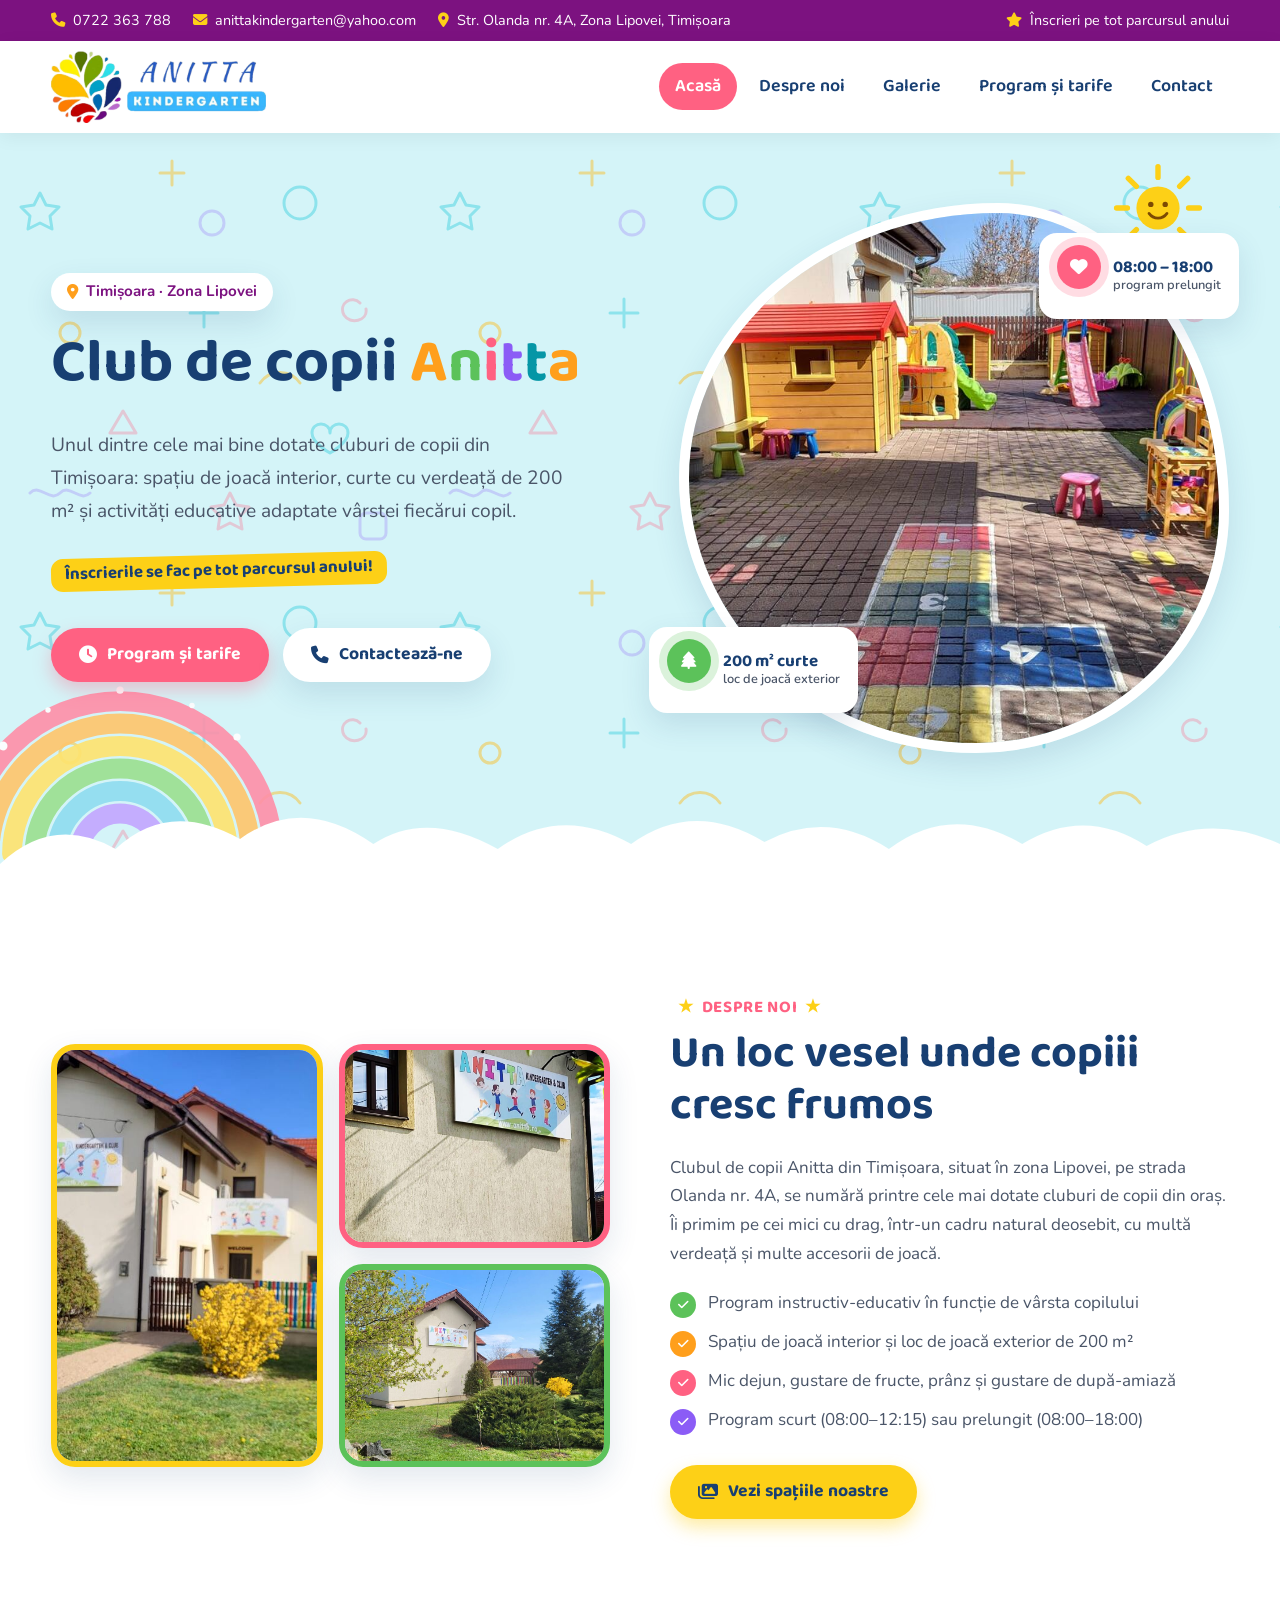
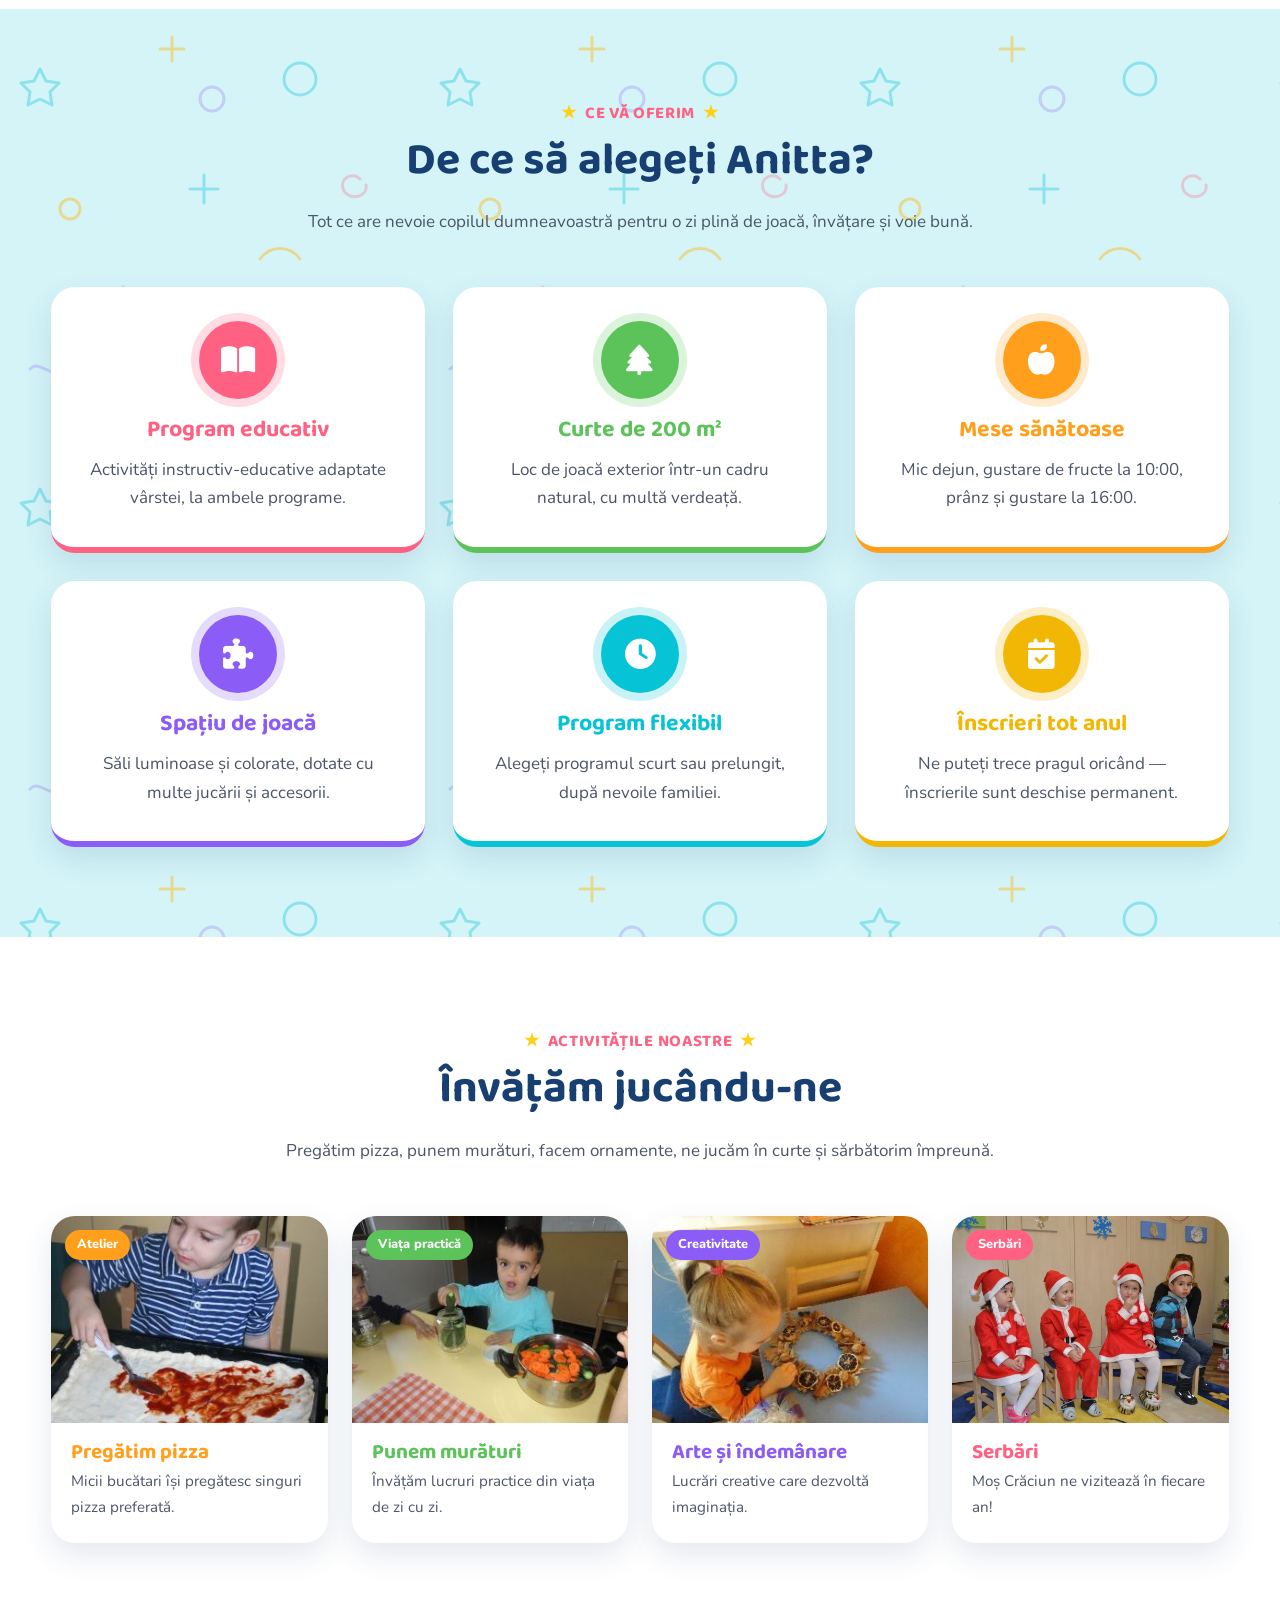
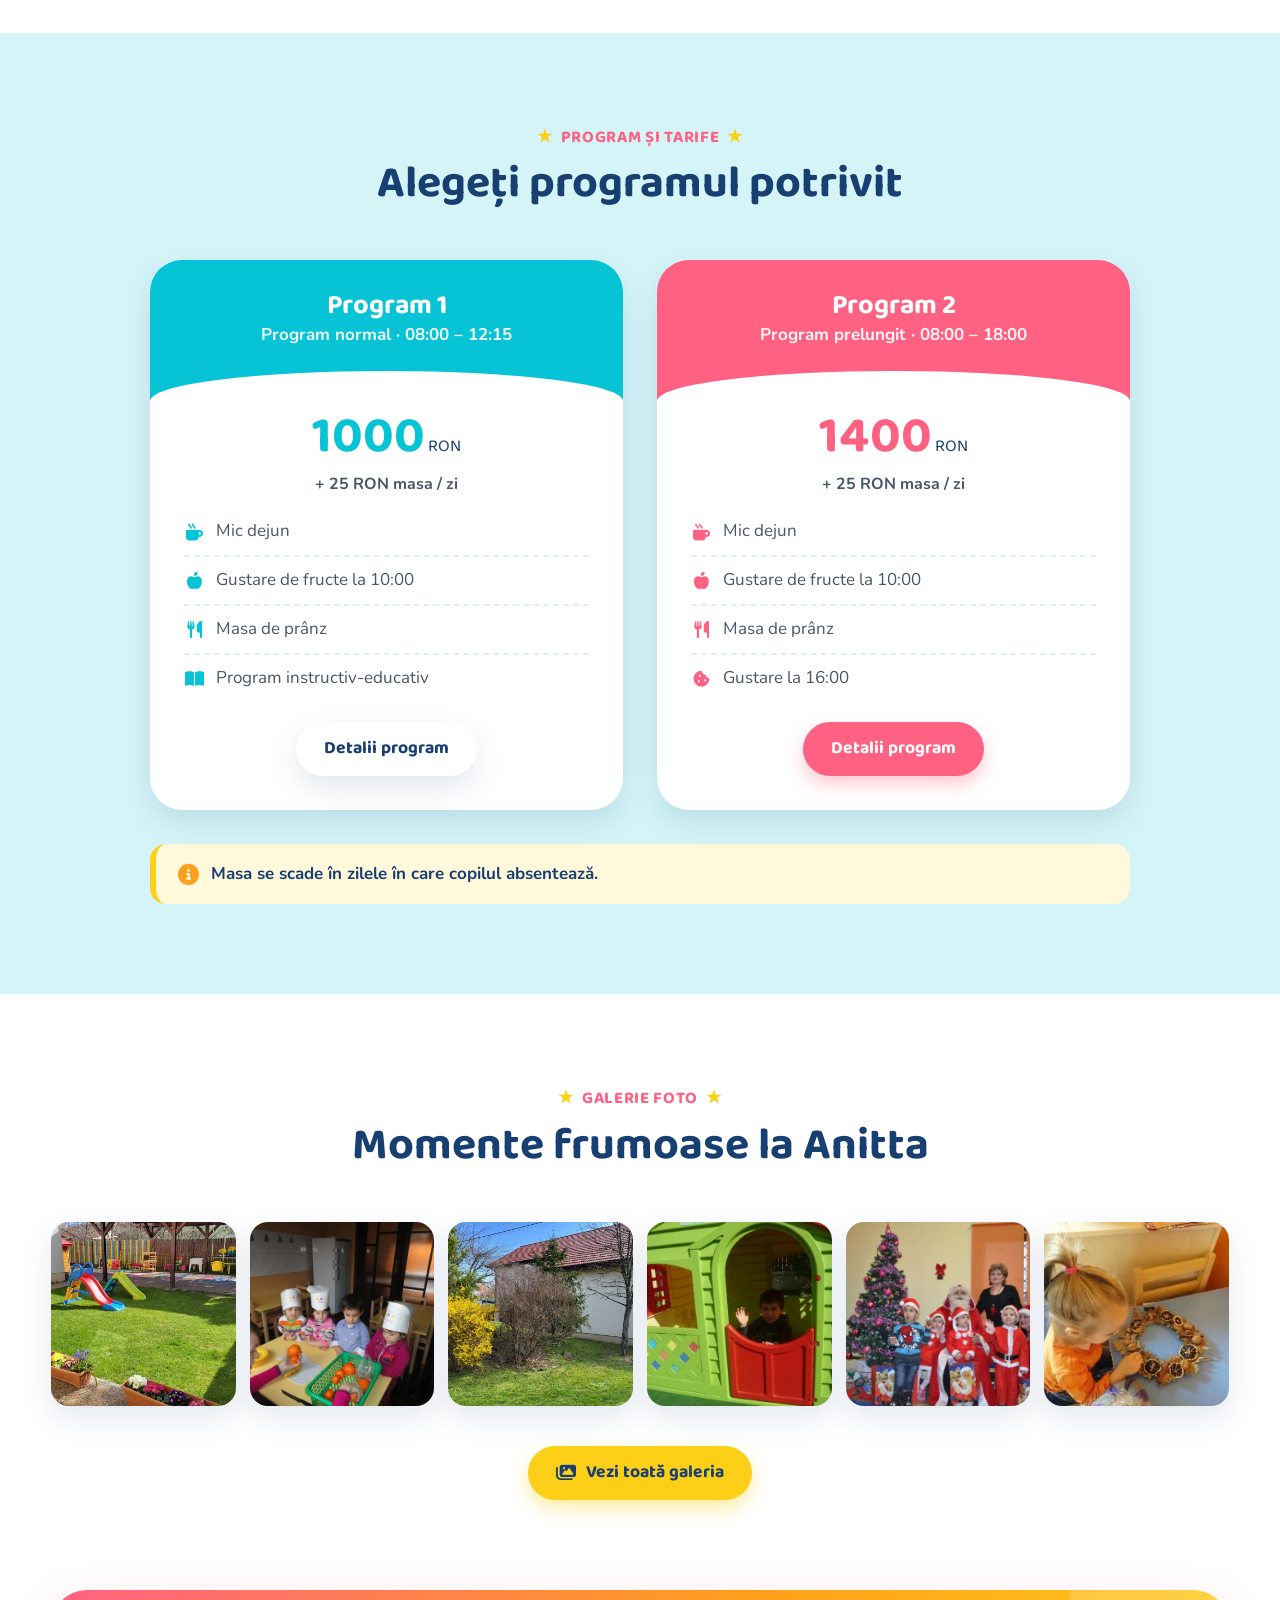
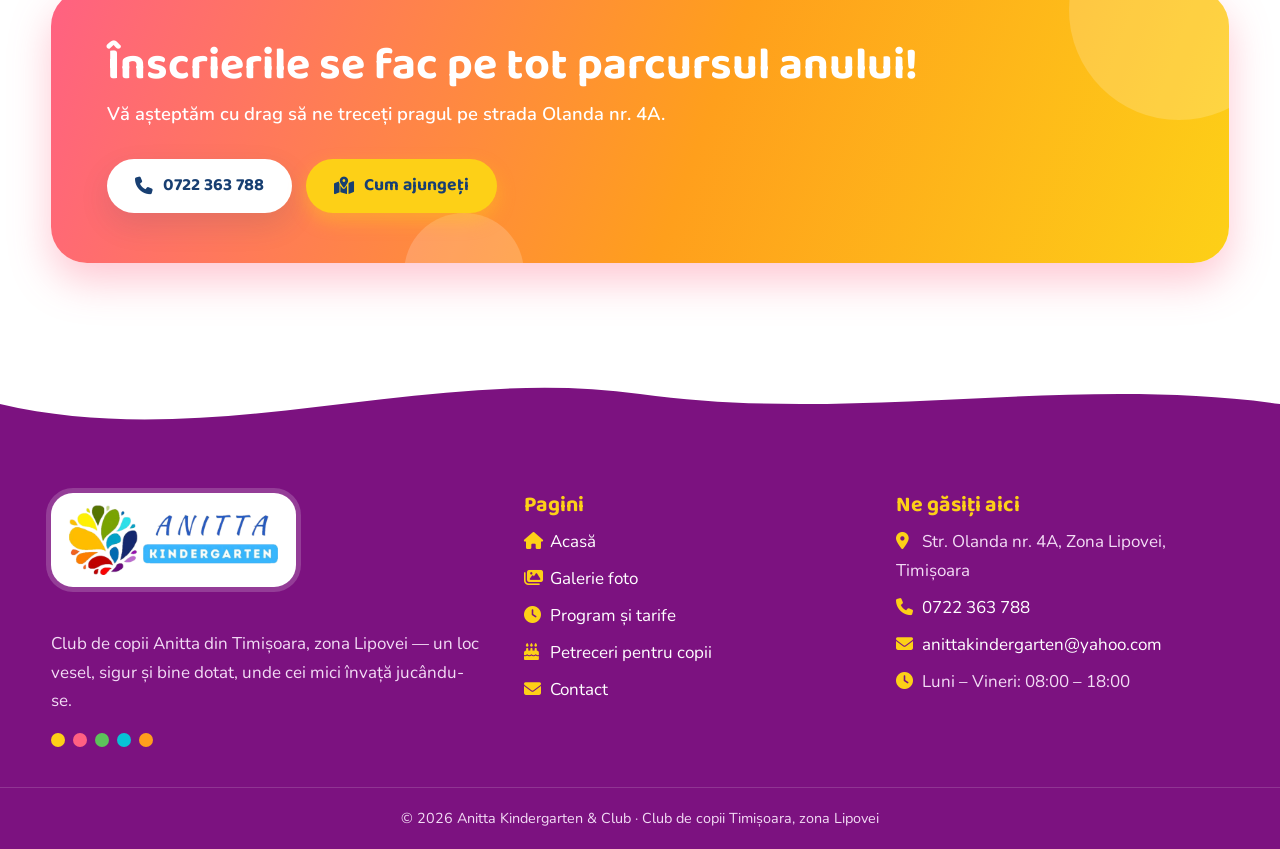
==== commit abbaf4f2: "Remove despre-noi a1-a7 and a9, renumber remaining a1-a8 Co-Authored-By: Devin AI <158243242+devin-a" ====
--- a/index.html
+++ b/index.html
@@ -8,7 +8,7 @@
 <meta name="keywords" content="club copii, grădiniță, timișoara, lipovei, calea lipovei, anitta">
 <meta property="og:title" content="Club de copii Anitta Timișoara – zona Lipovei">
 <meta property="og:description" content="Club de copii Anitta din Timișoara, localizat în zona Lipovei, se numără printre cele mai dotate cluburi de copii din Timișoara. Înscrieri pe tot parcursul anului.">
-<meta property="og:image" content="assets/img/galerie/despre-noi/a10.jpg">
+<meta property="og:image" content="assets/img/galerie/despre-noi/a2.jpg">
 <link rel="icon" href="assets/img/favicon-32.png" type="image/png" sizes="32x32">
 <link rel="apple-touch-icon" href="assets/img/anitta-kindergarten-icon.png">
 <link rel="preconnect" href="https://fonts.googleapis.com">
@@ -53,7 +53,7 @@
       </div>
     </div>
     <div class="hero-media">
-      <div class="blob"><img src="assets/img/galerie/despre-noi/a10.jpg" alt="Locul de joacă exterior al clubului de copii Anitta"></div>
+      <div class="blob"><img src="assets/img/galerie/despre-noi/a2.jpg" alt="Locul de joacă exterior al clubului de copii Anitta"></div>
       <div class="float-card float-card--a"><span class="icon c-green"><i class="fa-solid fa-tree"></i></span><div>200 m² curte<small>loc de joacă exterior</small></div></div>
       <div class="float-card float-card--b"><span class="icon c-pink"><i class="fa-solid fa-heart"></i></span><div>08:00 – 18:00<small>program prelungit</small></div></div>
     </div>
@@ -64,9 +64,9 @@
 <section class="section" id="despre">
   <div class="container about-grid">
     <div class="collage reveal">
-      <img class="tall" src="assets/img/galerie/despre-noi/a12.jpg" alt="Clădirea clubului de copii Anitta" loading="lazy">
-      <img class="sq" src="assets/img/galerie/despre-noi/a3.jpg" alt="Sala de activități" loading="lazy">
-      <img class="sq" src="assets/img/galerie/despre-noi/a6.jpg" alt="Sala de joacă" loading="lazy">
+      <img class="tall" src="assets/img/galerie/despre-noi/a4.jpg" alt="Clădirea clubului de copii Anitta" loading="lazy">
+      <img class="sq" src="assets/img/galerie/despre-noi/a1.jpg" alt="Intrarea clubului Anitta" loading="lazy">
+      <img class="sq" src="assets/img/galerie/despre-noi/a5.jpg" alt="Grădina clubului Anitta" loading="lazy">
     </div>
     <div class="reveal">
       <span class="eyebrow">Despre noi</span>
@@ -158,7 +158,7 @@
       <h2>Momente frumoase la Anitta</h2>
     </div>
     <div class="gallery-strip reveal" data-lightbox-scope>
-      <a href="assets/img/galerie/despre-noi/a4.jpg" data-lightbox><img src="assets/img/galerie/despre-noi/a4.jpg" alt="Fotografie de la clubul de copii Anitta" loading="lazy"></a><a href="assets/img/galerie/activitati/dsc01940.jpg" data-lightbox><img src="assets/img/galerie/activitati/dsc01940.jpg" alt="Fotografie de la clubul de copii Anitta" loading="lazy"></a><a href="assets/img/galerie/despre-noi/a9.jpg" data-lightbox><img src="assets/img/galerie/despre-noi/a9.jpg" alt="Fotografie de la clubul de copii Anitta" loading="lazy"></a><a href="assets/img/galerie/activitati/p1060170.jpg" data-lightbox><img src="assets/img/galerie/activitati/p1060170.jpg" alt="Fotografie de la clubul de copii Anitta" loading="lazy"></a><a href="assets/img/galerie/serbari/dsc_0744.jpg" data-lightbox><img src="assets/img/galerie/serbari/dsc_0744.jpg" alt="Fotografie de la clubul de copii Anitta" loading="lazy"></a><a href="assets/img/galerie/activitati/dsc04034.jpg" data-lightbox><img src="assets/img/galerie/activitati/dsc04034.jpg" alt="Fotografie de la clubul de copii Anitta" loading="lazy"></a>
+      <a href="assets/img/galerie/despre-noi/a3.jpg" data-lightbox><img src="assets/img/galerie/despre-noi/a3.jpg" alt="Fotografie de la clubul de copii Anitta" loading="lazy"></a><a href="assets/img/galerie/activitati/dsc01940.jpg" data-lightbox><img src="assets/img/galerie/activitati/dsc01940.jpg" alt="Fotografie de la clubul de copii Anitta" loading="lazy"></a><a href="assets/img/galerie/despre-noi/a7.jpg" data-lightbox><img src="assets/img/galerie/despre-noi/a7.jpg" alt="Fotografie de la clubul de copii Anitta" loading="lazy"></a><a href="assets/img/galerie/activitati/p1060170.jpg" data-lightbox><img src="assets/img/galerie/activitati/p1060170.jpg" alt="Fotografie de la clubul de copii Anitta" loading="lazy"></a><a href="assets/img/galerie/serbari/dsc_0744.jpg" data-lightbox><img src="assets/img/galerie/serbari/dsc_0744.jpg" alt="Fotografie de la clubul de copii Anitta" loading="lazy"></a><a href="assets/img/galerie/activitati/dsc04034.jpg" data-lightbox><img src="assets/img/galerie/activitati/dsc04034.jpg" alt="Fotografie de la clubul de copii Anitta" loading="lazy"></a>
     </div>
     <div class="text-center mt-40"><a class="btn btn--yellow" href="galerie.html"><i class="fa-solid fa-images"></i> Vezi toată galeria</a></div>
   </div>
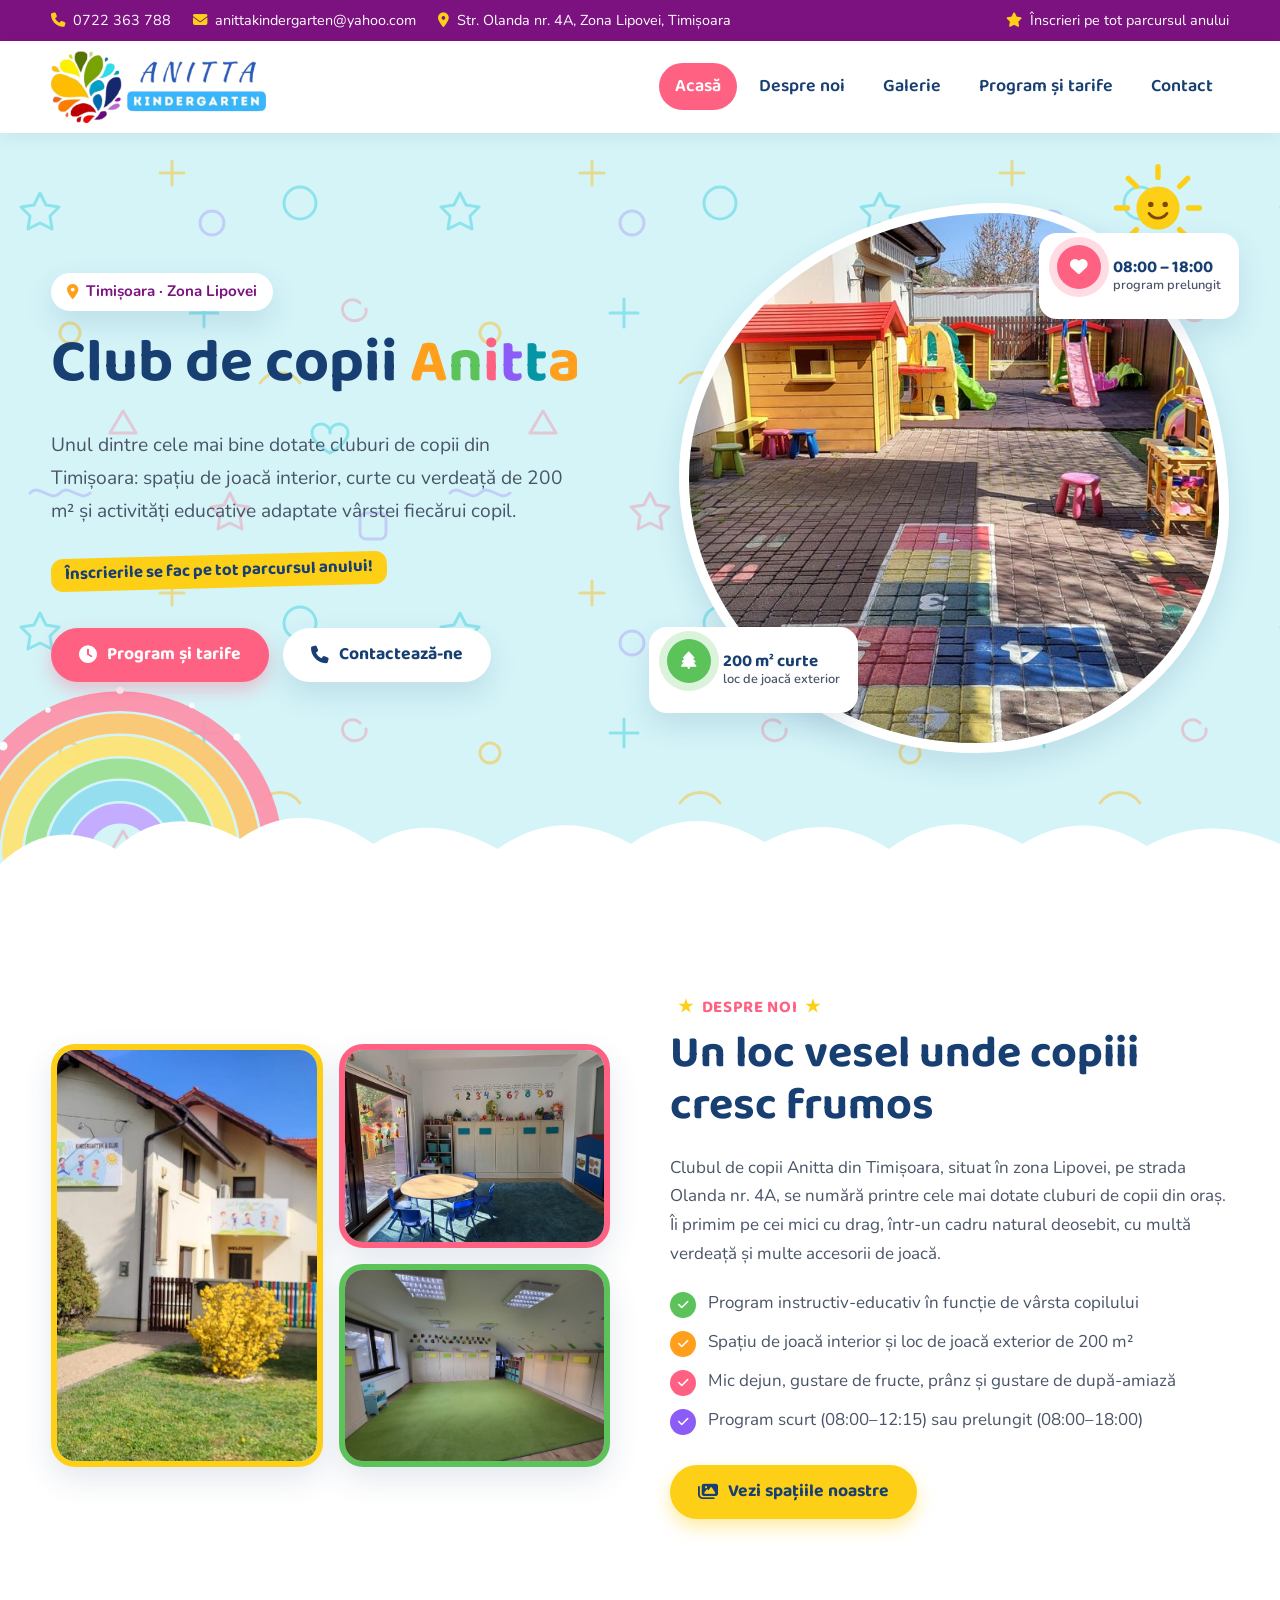
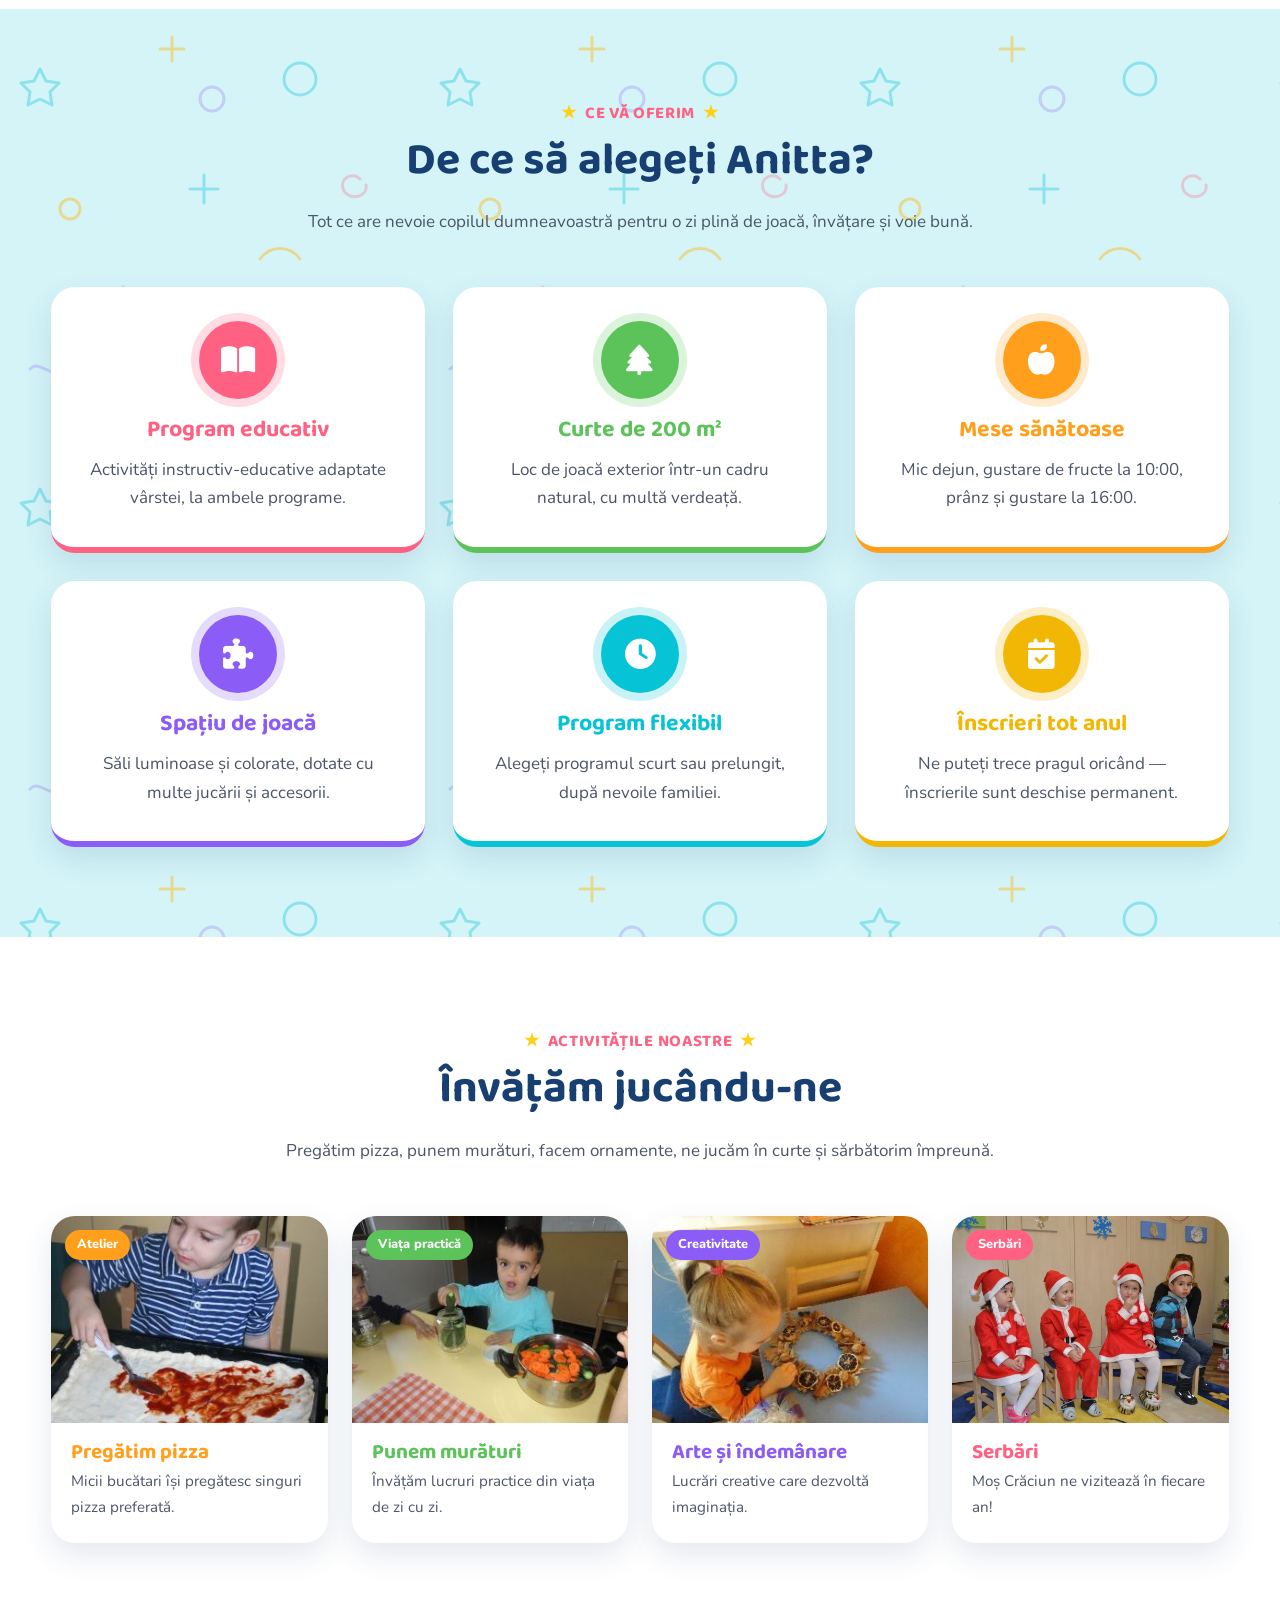
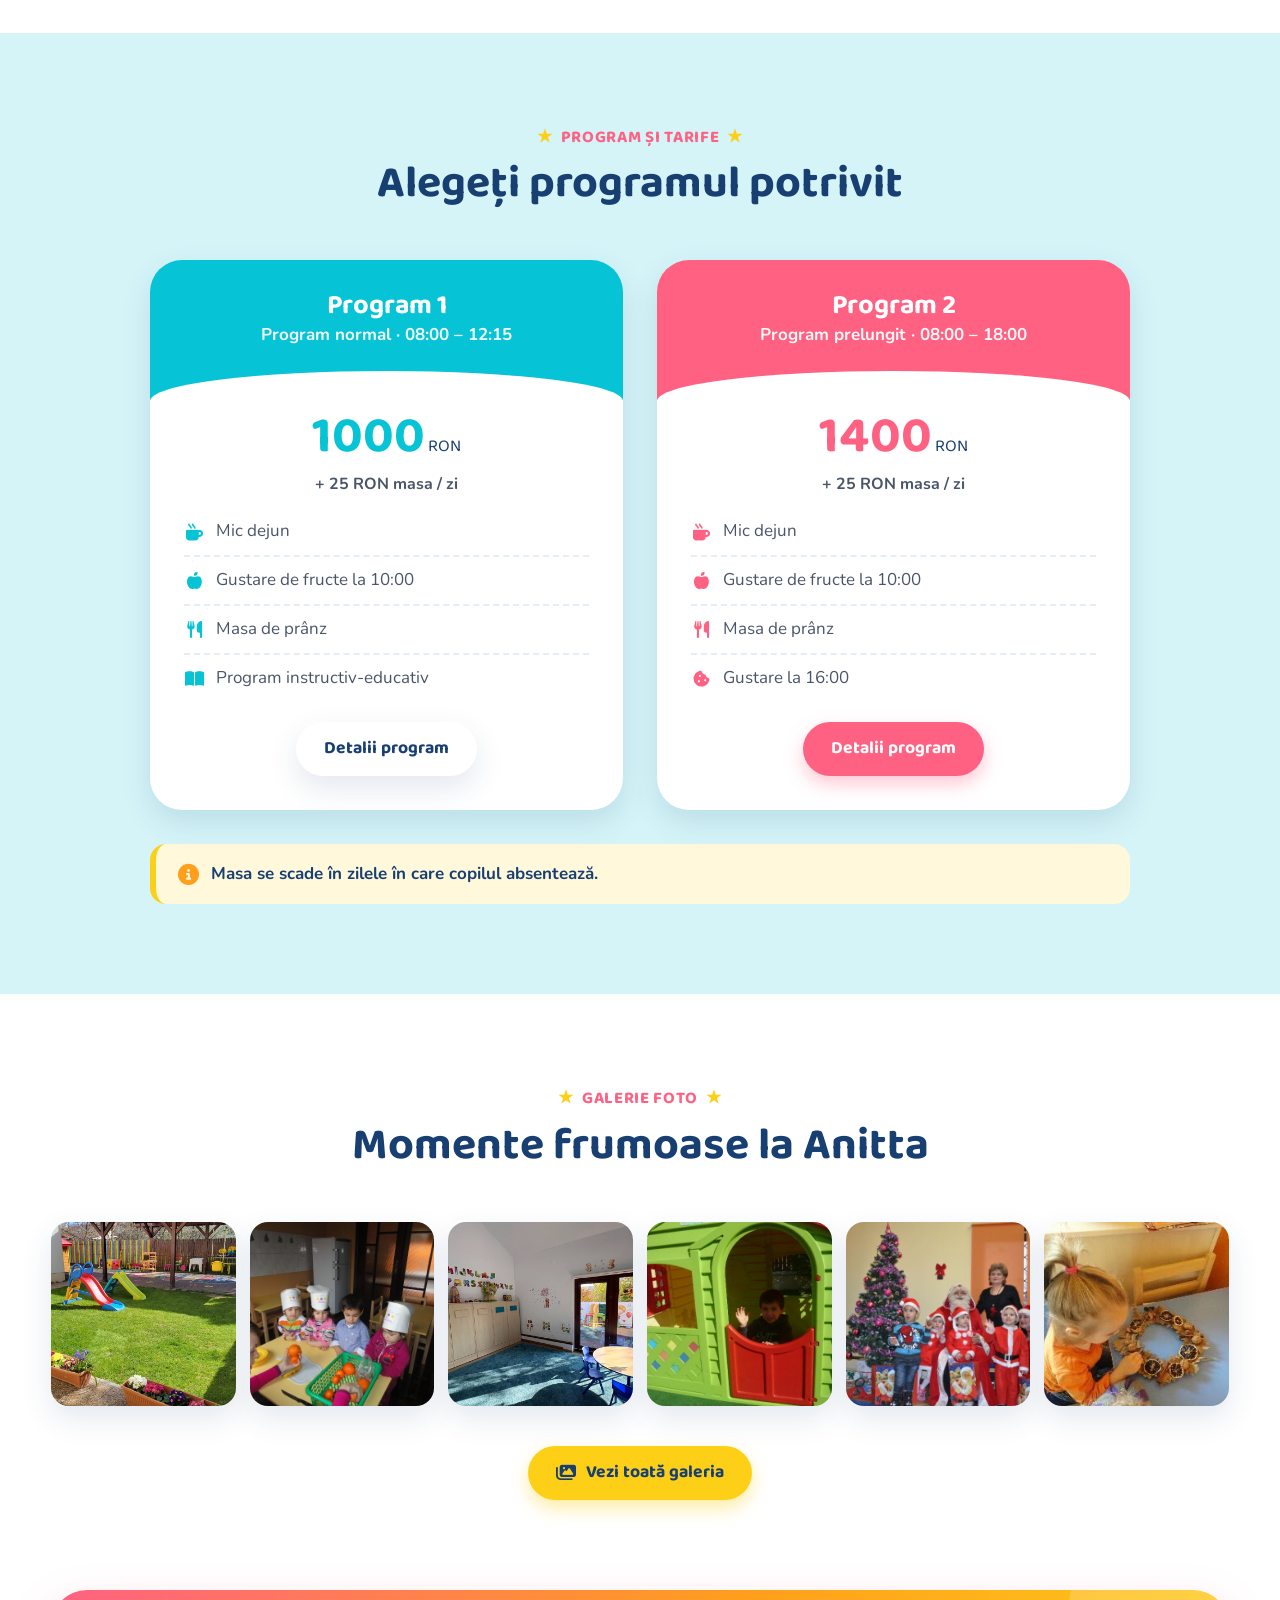
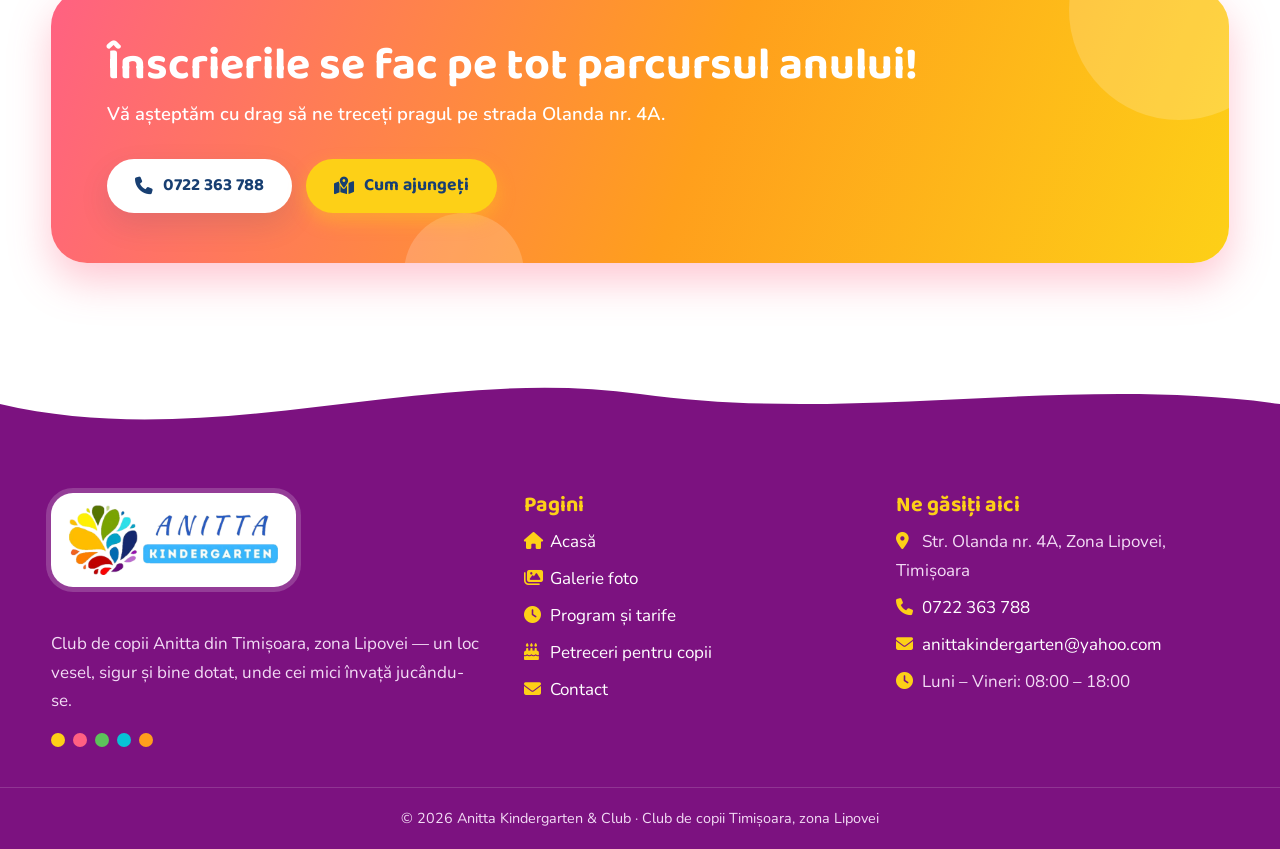
==== commit a0db4729: "Add 21 new despre-noi photos as a9-a29 Co-Authored-By: Devin AI <158243242+devin-ai-integration[bot]" ====
--- a/index.html
+++ b/index.html
@@ -65,8 +65,8 @@
   <div class="container about-grid">
     <div class="collage reveal">
       <img class="tall" src="assets/img/galerie/despre-noi/a4.jpg" alt="Clădirea clubului de copii Anitta" loading="lazy">
-      <img class="sq" src="assets/img/galerie/despre-noi/a1.jpg" alt="Intrarea clubului Anitta" loading="lazy">
-      <img class="sq" src="assets/img/galerie/despre-noi/a5.jpg" alt="Grădina clubului Anitta" loading="lazy">
+      <img class="sq" src="assets/img/galerie/despre-noi/a17.jpg" alt="Sala de activități" loading="lazy">
+      <img class="sq" src="assets/img/galerie/despre-noi/a9.jpg" alt="Sala de joacă" loading="lazy">
     </div>
     <div class="reveal">
       <span class="eyebrow">Despre noi</span>
@@ -158,7 +158,7 @@
       <h2>Momente frumoase la Anitta</h2>
     </div>
     <div class="gallery-strip reveal" data-lightbox-scope>
-      <a href="assets/img/galerie/despre-noi/a3.jpg" data-lightbox><img src="assets/img/galerie/despre-noi/a3.jpg" alt="Fotografie de la clubul de copii Anitta" loading="lazy"></a><a href="assets/img/galerie/activitati/dsc01940.jpg" data-lightbox><img src="assets/img/galerie/activitati/dsc01940.jpg" alt="Fotografie de la clubul de copii Anitta" loading="lazy"></a><a href="assets/img/galerie/despre-noi/a7.jpg" data-lightbox><img src="assets/img/galerie/despre-noi/a7.jpg" alt="Fotografie de la clubul de copii Anitta" loading="lazy"></a><a href="assets/img/galerie/activitati/p1060170.jpg" data-lightbox><img src="assets/img/galerie/activitati/p1060170.jpg" alt="Fotografie de la clubul de copii Anitta" loading="lazy"></a><a href="assets/img/galerie/serbari/dsc_0744.jpg" data-lightbox><img src="assets/img/galerie/serbari/dsc_0744.jpg" alt="Fotografie de la clubul de copii Anitta" loading="lazy"></a><a href="assets/img/galerie/activitati/dsc04034.jpg" data-lightbox><img src="assets/img/galerie/activitati/dsc04034.jpg" alt="Fotografie de la clubul de copii Anitta" loading="lazy"></a>
+      <a href="assets/img/galerie/despre-noi/a3.jpg" data-lightbox><img src="assets/img/galerie/despre-noi/a3.jpg" alt="Fotografie de la clubul de copii Anitta" loading="lazy"></a><a href="assets/img/galerie/activitati/dsc01940.jpg" data-lightbox><img src="assets/img/galerie/activitati/dsc01940.jpg" alt="Fotografie de la clubul de copii Anitta" loading="lazy"></a><a href="assets/img/galerie/despre-noi/a14.jpg" data-lightbox><img src="assets/img/galerie/despre-noi/a14.jpg" alt="Fotografie de la clubul de copii Anitta" loading="lazy"></a><a href="assets/img/galerie/activitati/p1060170.jpg" data-lightbox><img src="assets/img/galerie/activitati/p1060170.jpg" alt="Fotografie de la clubul de copii Anitta" loading="lazy"></a><a href="assets/img/galerie/serbari/dsc_0744.jpg" data-lightbox><img src="assets/img/galerie/serbari/dsc_0744.jpg" alt="Fotografie de la clubul de copii Anitta" loading="lazy"></a><a href="assets/img/galerie/activitati/dsc04034.jpg" data-lightbox><img src="assets/img/galerie/activitati/dsc04034.jpg" alt="Fotografie de la clubul de copii Anitta" loading="lazy"></a>
     </div>
     <div class="text-center mt-40"><a class="btn btn--yellow" href="galerie.html"><i class="fa-solid fa-images"></i> Vezi toată galeria</a></div>
   </div>
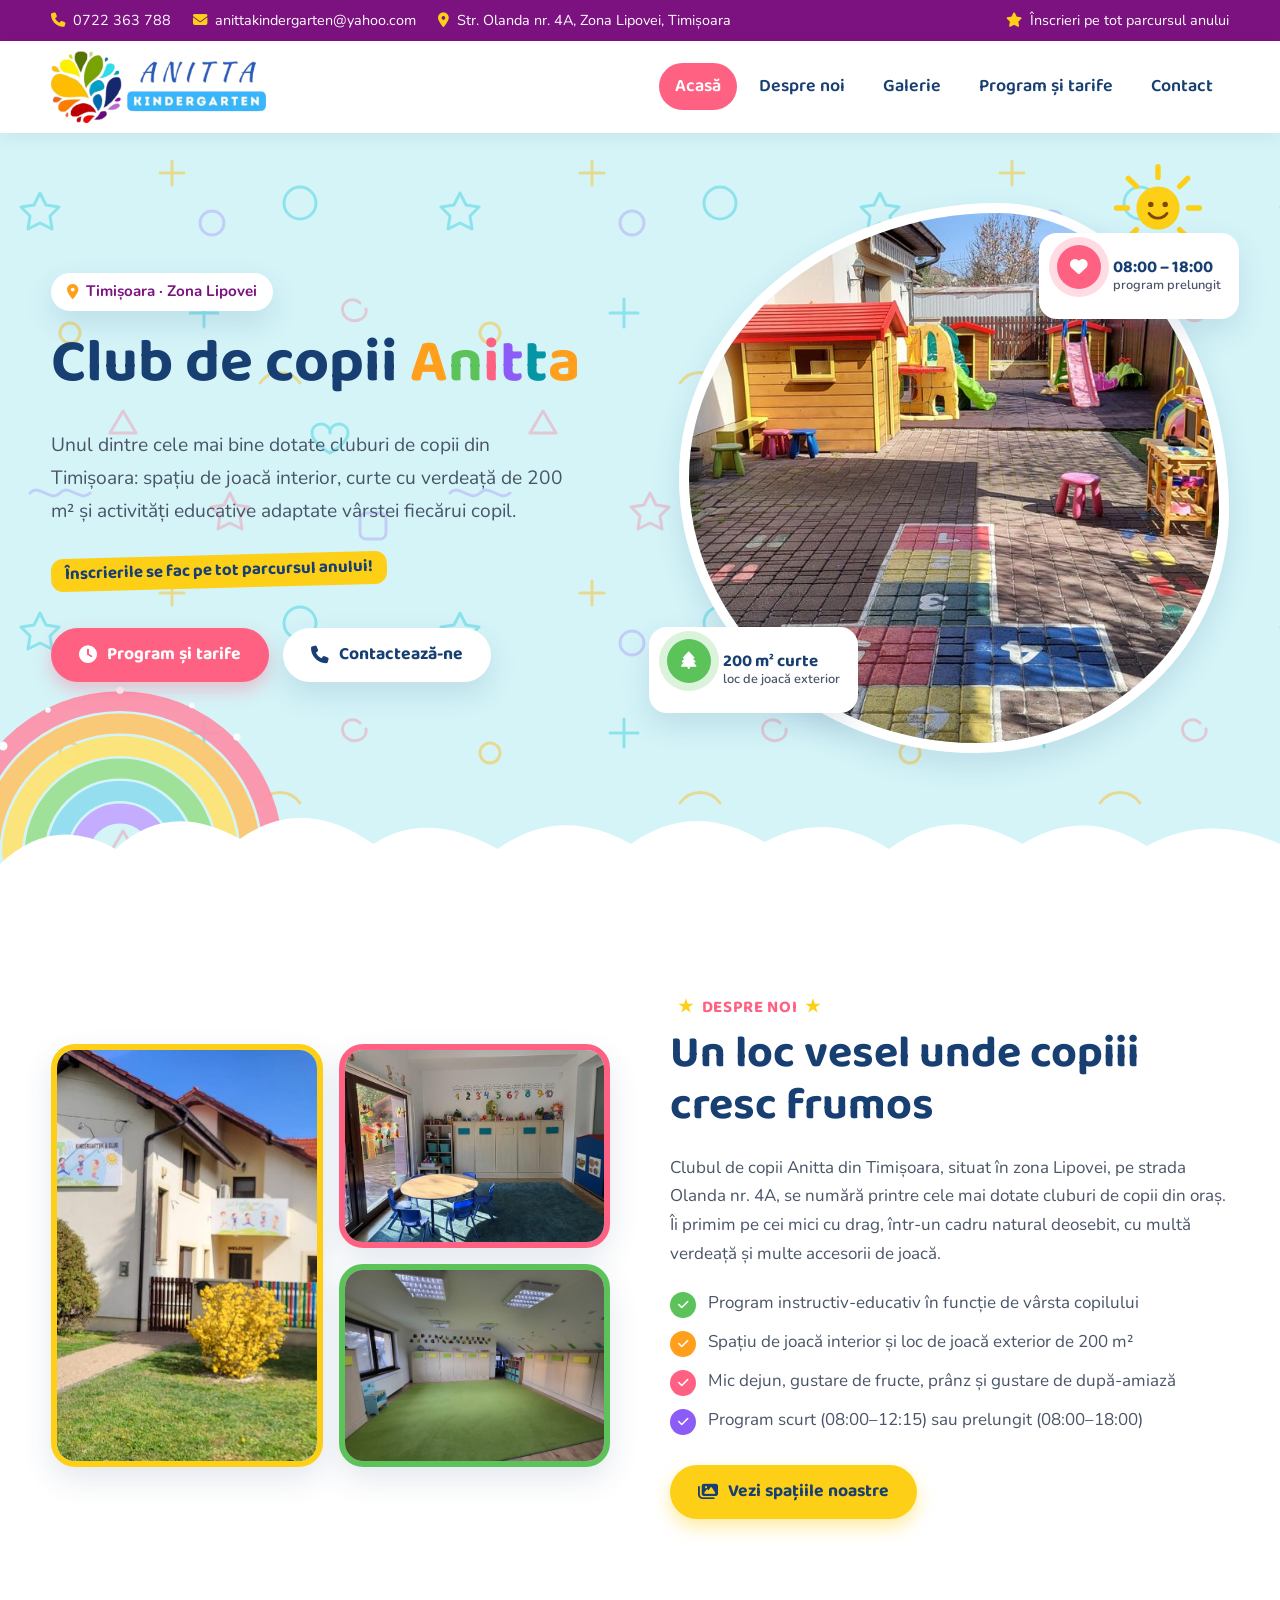
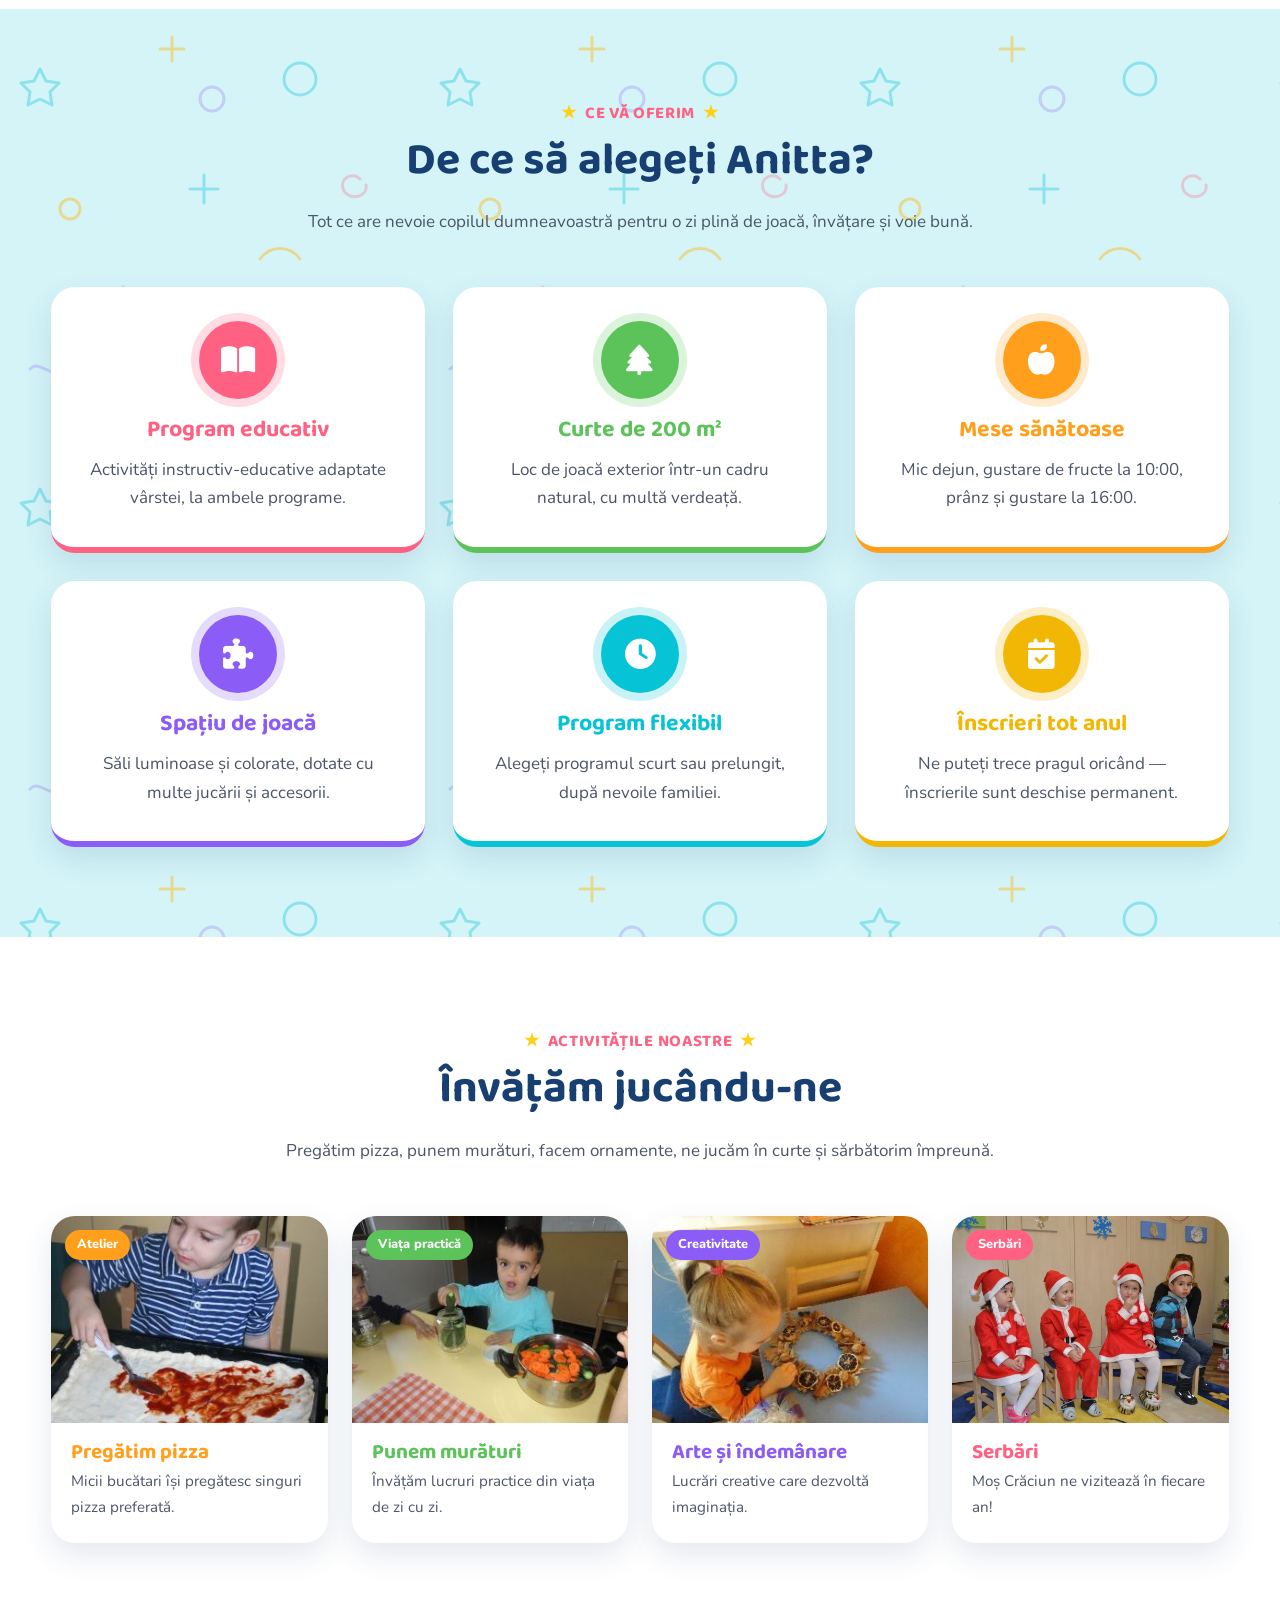
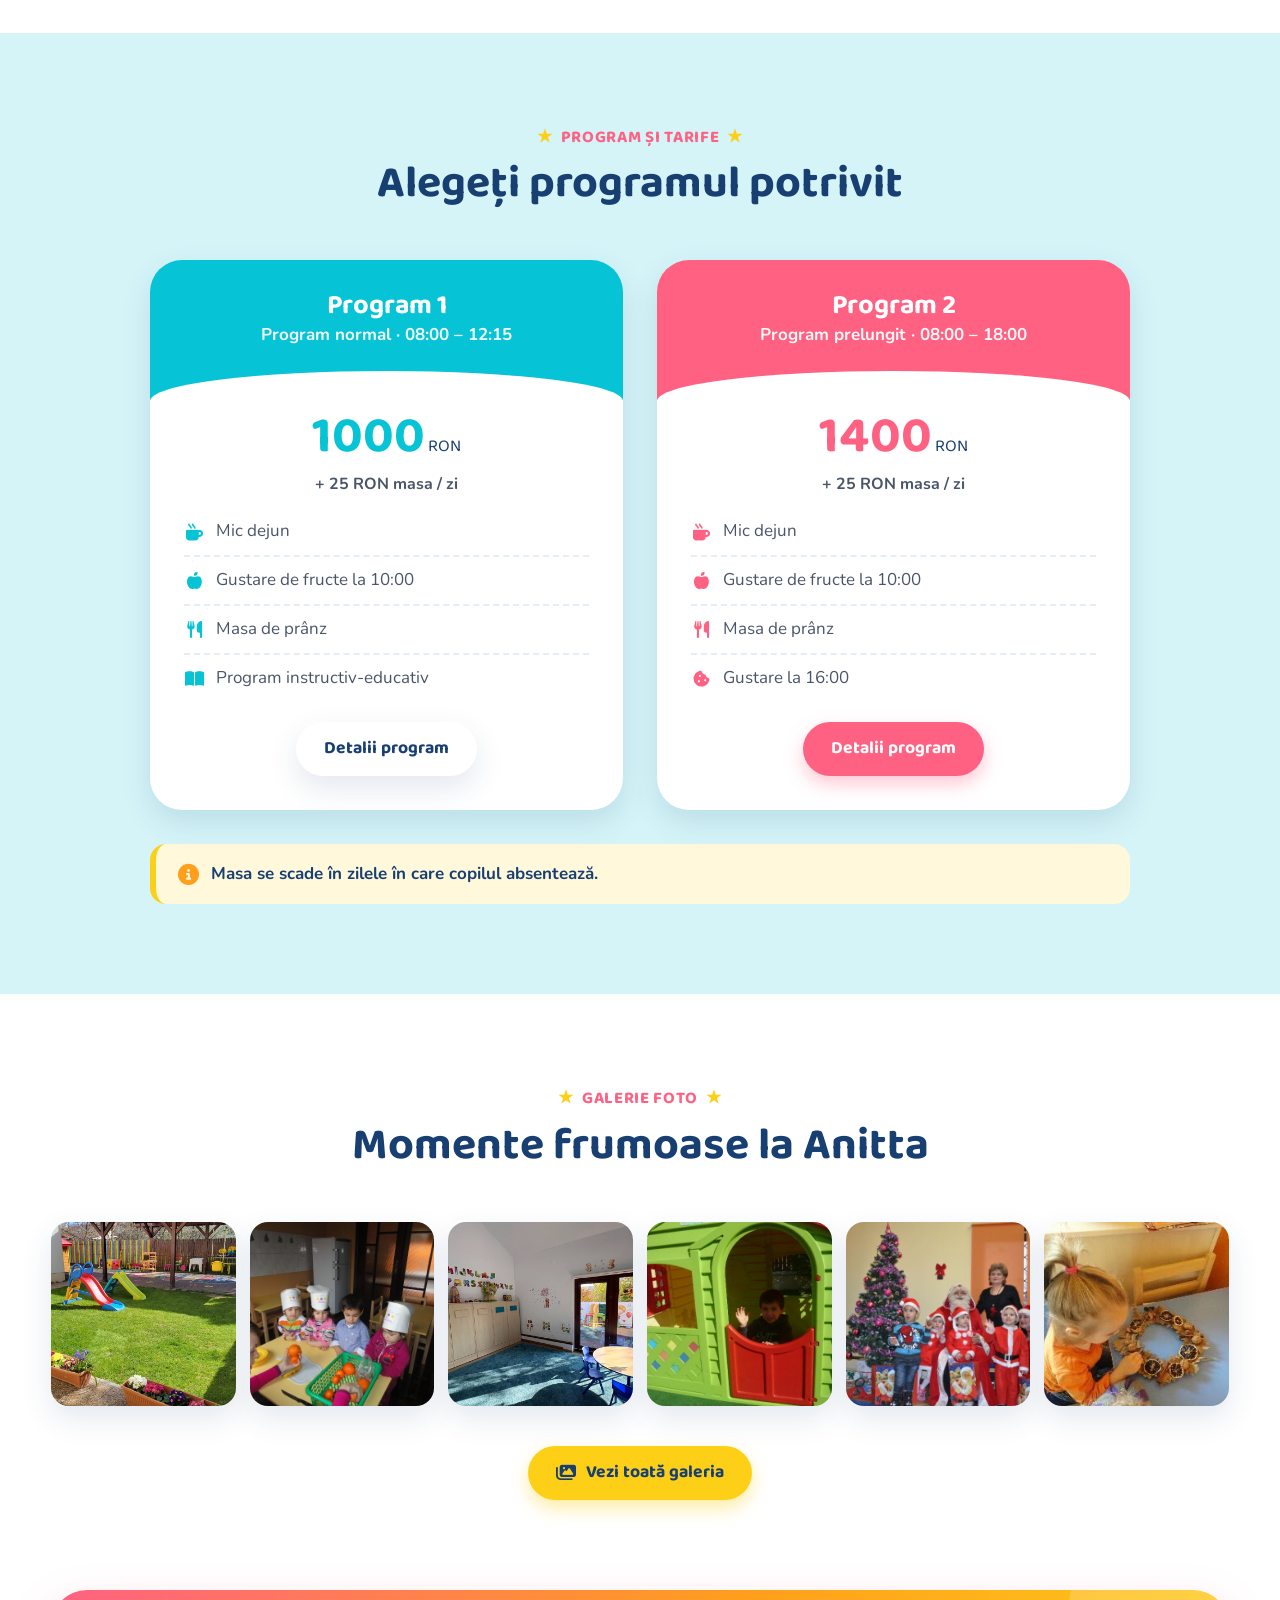
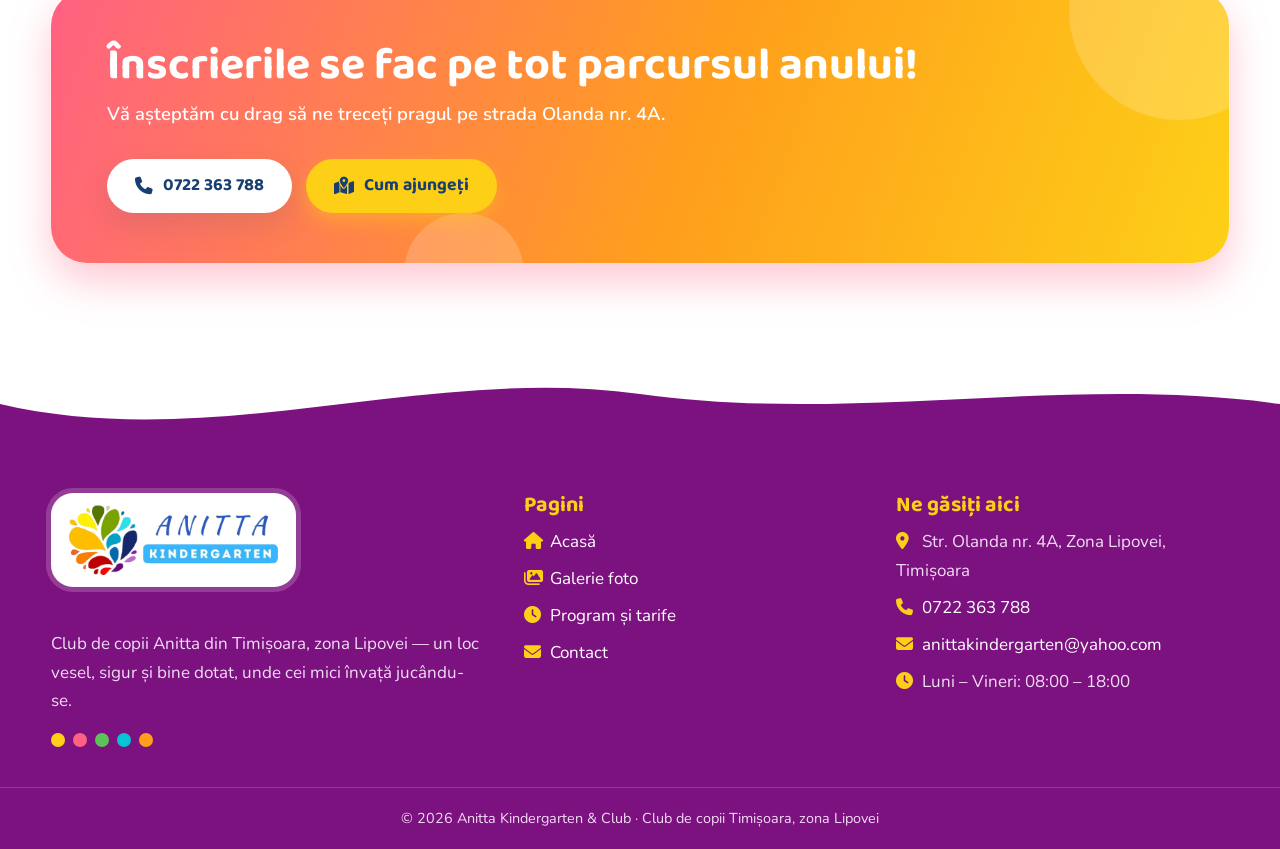
==== commit 6d795c58: "Remove petreceri page and its links Co-Authored-By: Devin AI <158243242+devin-ai-integration[bot]@us" ====
--- a/index.html
+++ b/index.html
@@ -193,7 +193,6 @@
         <li><a href="index.html"><i class="fa-solid fa-house"></i> Acasă</a></li>
         <li><a href="galerie.html"><i class="fa-solid fa-images"></i> Galerie foto</a></li>
         <li><a href="program.html"><i class="fa-solid fa-clock"></i> Program și tarife</a></li>
-        <li><a href="petreceri.html"><i class="fa-solid fa-cake-candles"></i> Petreceri pentru copii</a></li>
         <li><a href="contact.html"><i class="fa-solid fa-envelope"></i> Contact</a></li>
       </ul>
     </div>
--- a/assets/css/style.css
+++ b/assets/css/style.css
@@ -228,7 +228,6 @@
   padding: 70px 0 120px;
   overflow: hidden;
 }
-.page-banner.banner--pink { background: linear-gradient(120deg, var(--pink) 0%, var(--orange) 100%); }
 .page-banner.banner--violet { background: linear-gradient(120deg, var(--violet) 0%, var(--pink) 100%); }
 .page-banner.banner--sun { background: linear-gradient(120deg, var(--orange) 0%, var(--yellow) 100%); }
 .page-banner h1 { color: #fff; margin-bottom: 6px; text-shadow: 0 3px 0 rgba(0, 0, 0, .08); }
@@ -462,15 +461,6 @@
 .map iframe { width: 100%; height: 100%; min-height: 380px; border: 0; display: block; }
 .access-map { display: grid; grid-template-columns: 1fr 1fr; gap: 40px; align-items: center; margin-top: 70px; }
 .access-map img { border-radius: 28px; box-shadow: var(--shadow); transform: rotate(-2deg); border: 8px solid #fff; }
-
-/* ---------- Party ---------- */
-.days-badge {
-  display: inline-flex; align-items: center; gap: 10px;
-  background: var(--yellow); color: var(--navy);
-  font-family: var(--font-head); font-weight: 700; font-size: 1.2rem;
-  padding: 8px 24px; border-radius: 999px;
-}
-.party-list { display: grid; grid-template-columns: 1fr 1fr; gap: 6px 20px; }
 
 /* ---------- Footer ---------- */
 .site-footer { background: var(--purple); color: #f3dcf5; position: relative; margin-top: 90px; }
@@ -524,7 +514,7 @@
 @media (max-width: 600px) {
   body { font-size: 16px; }
   .section { padding: 64px 0; }
-  .cards, .activity-grid, .footer-grid, .party-list { grid-template-columns: 1fr; }
+  .cards, .activity-grid, .footer-grid { grid-template-columns: 1fr; }
   .gallery-strip { grid-template-columns: repeat(2, 1fr); }
   .logo img { height: 56px; }
   .float-card--a { left: 0; }
